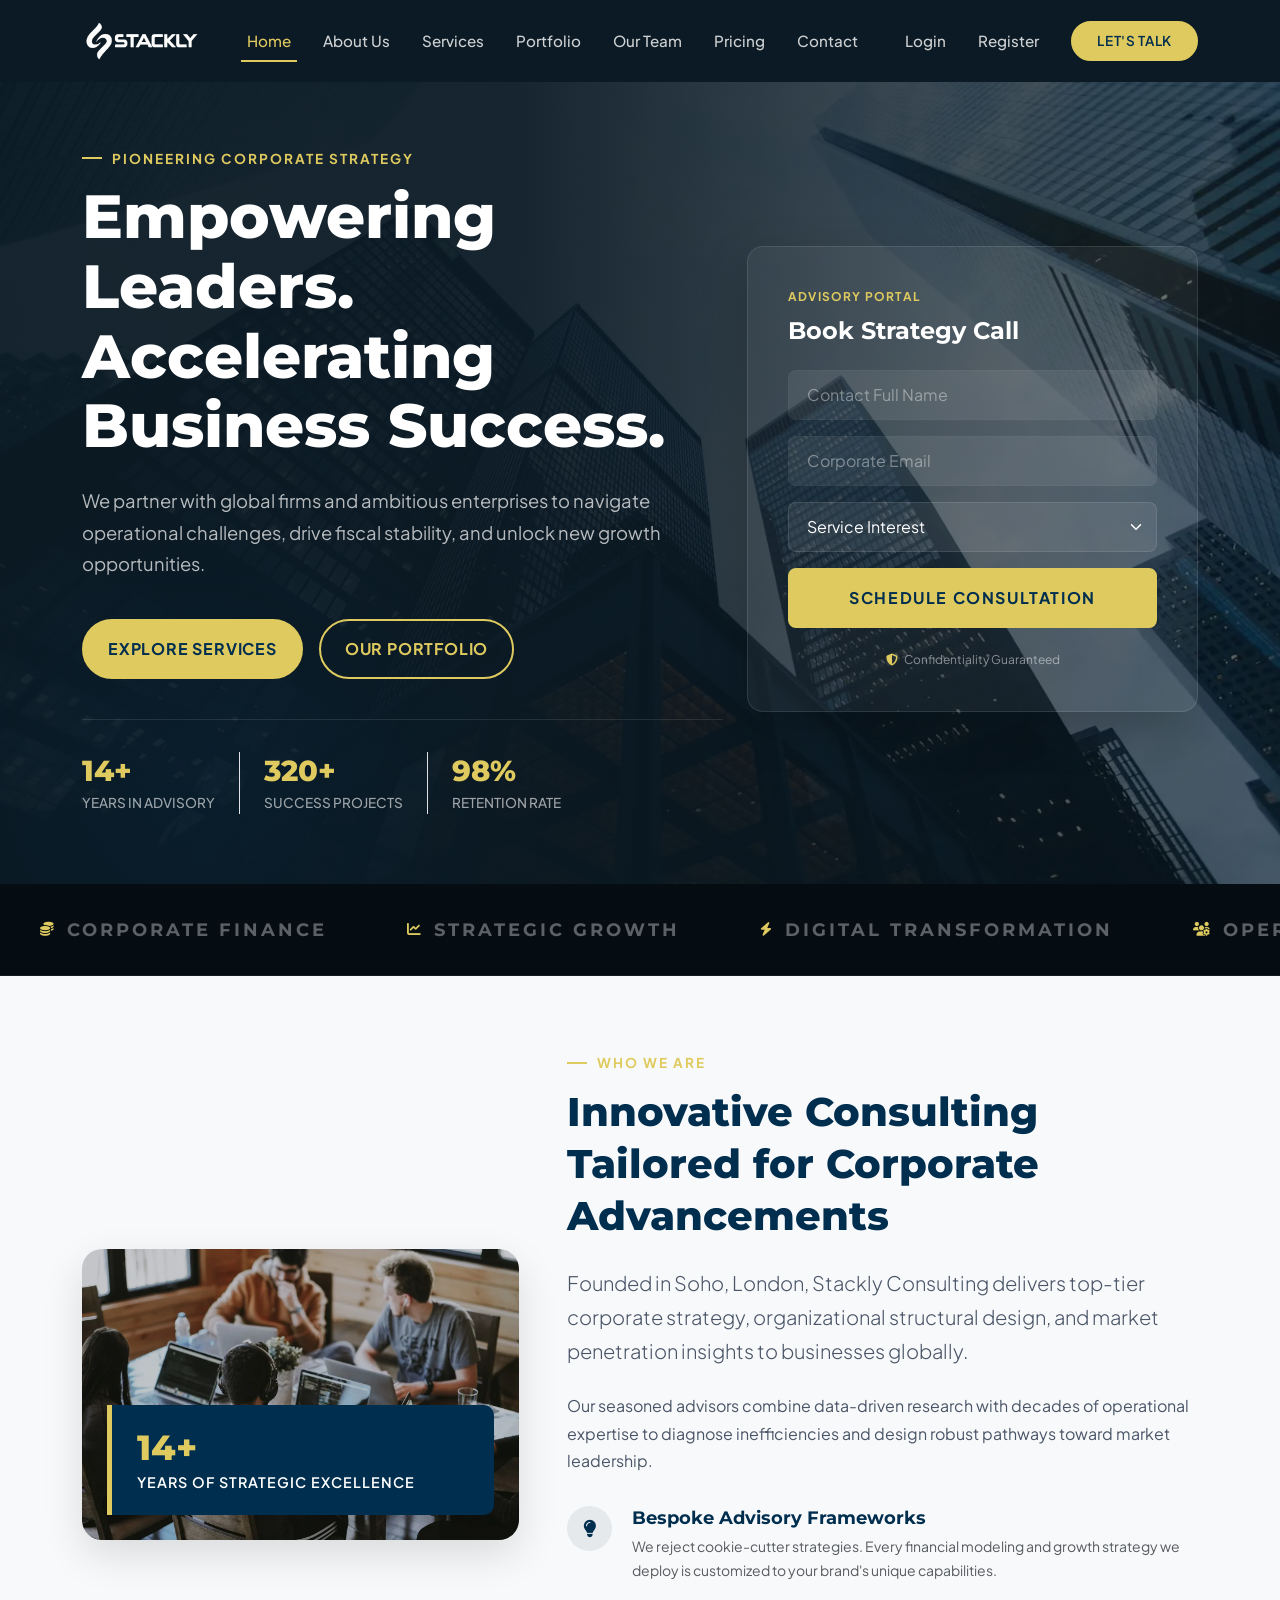
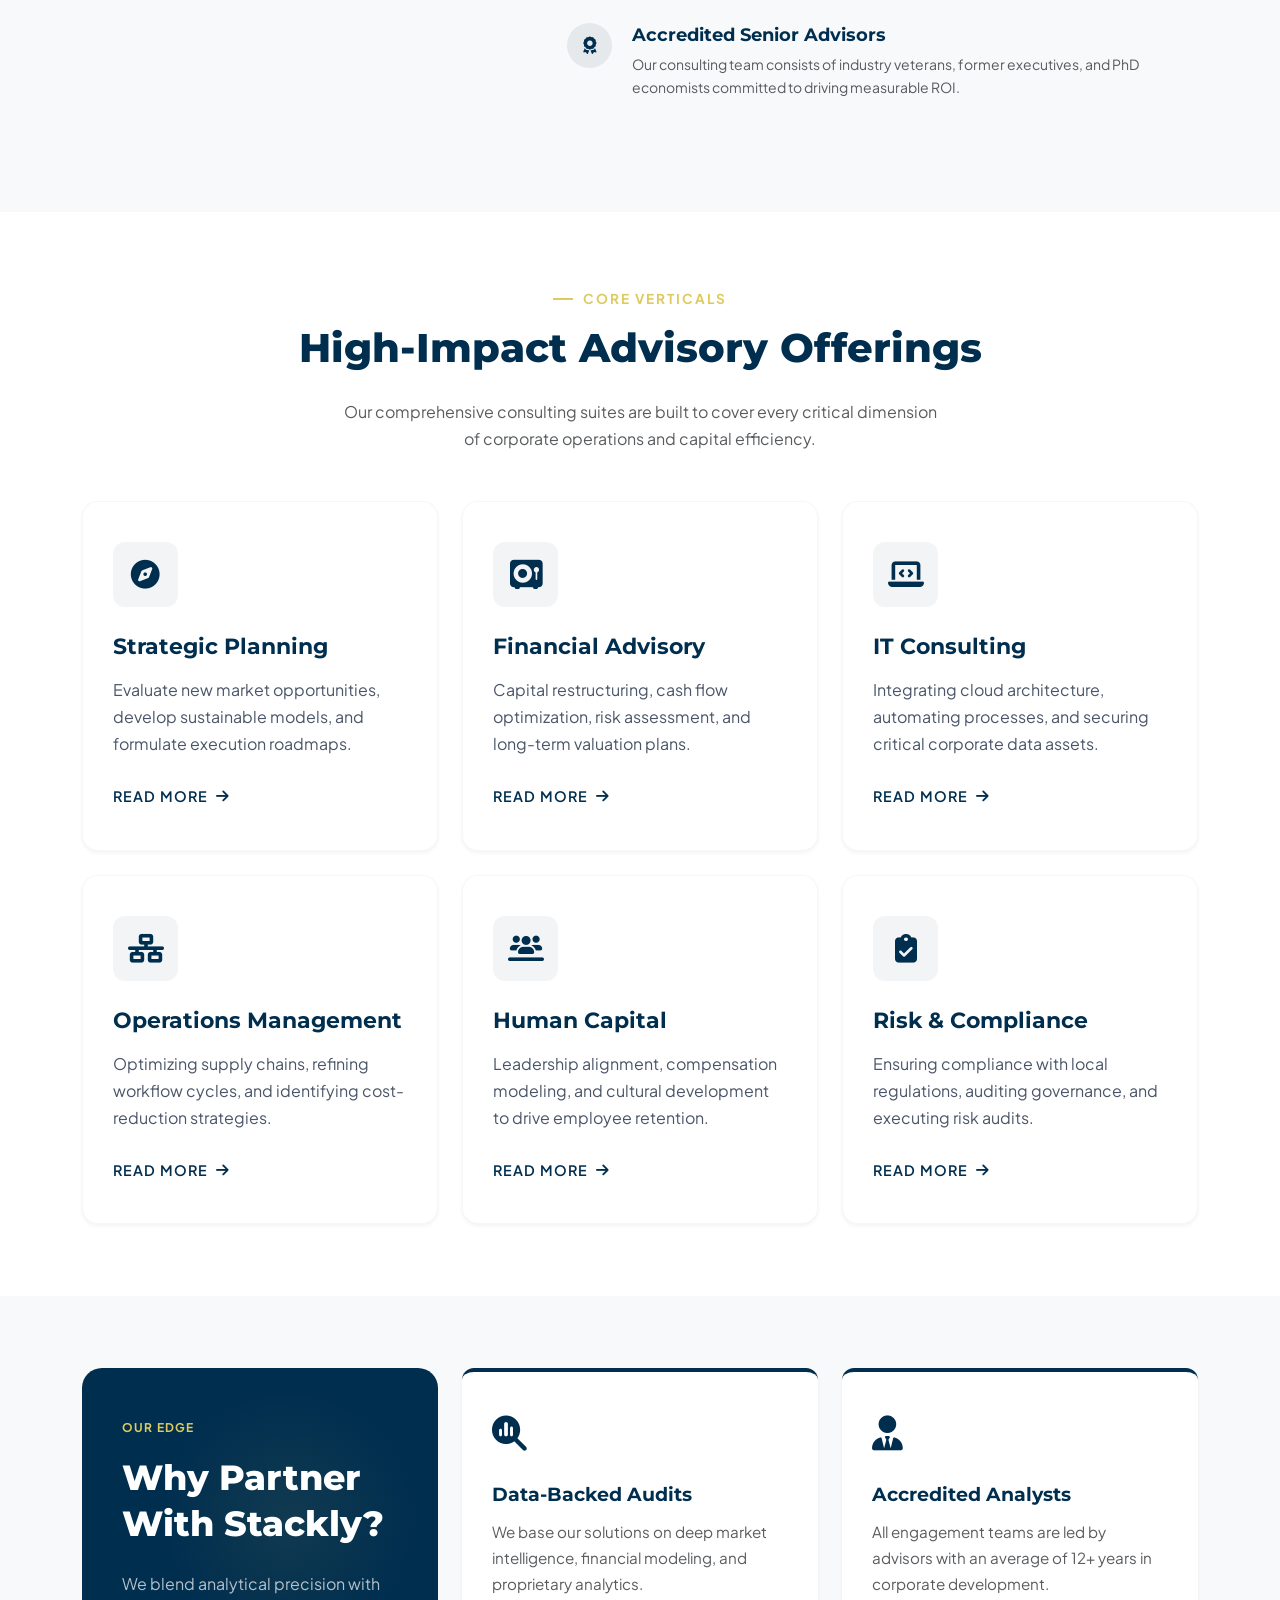
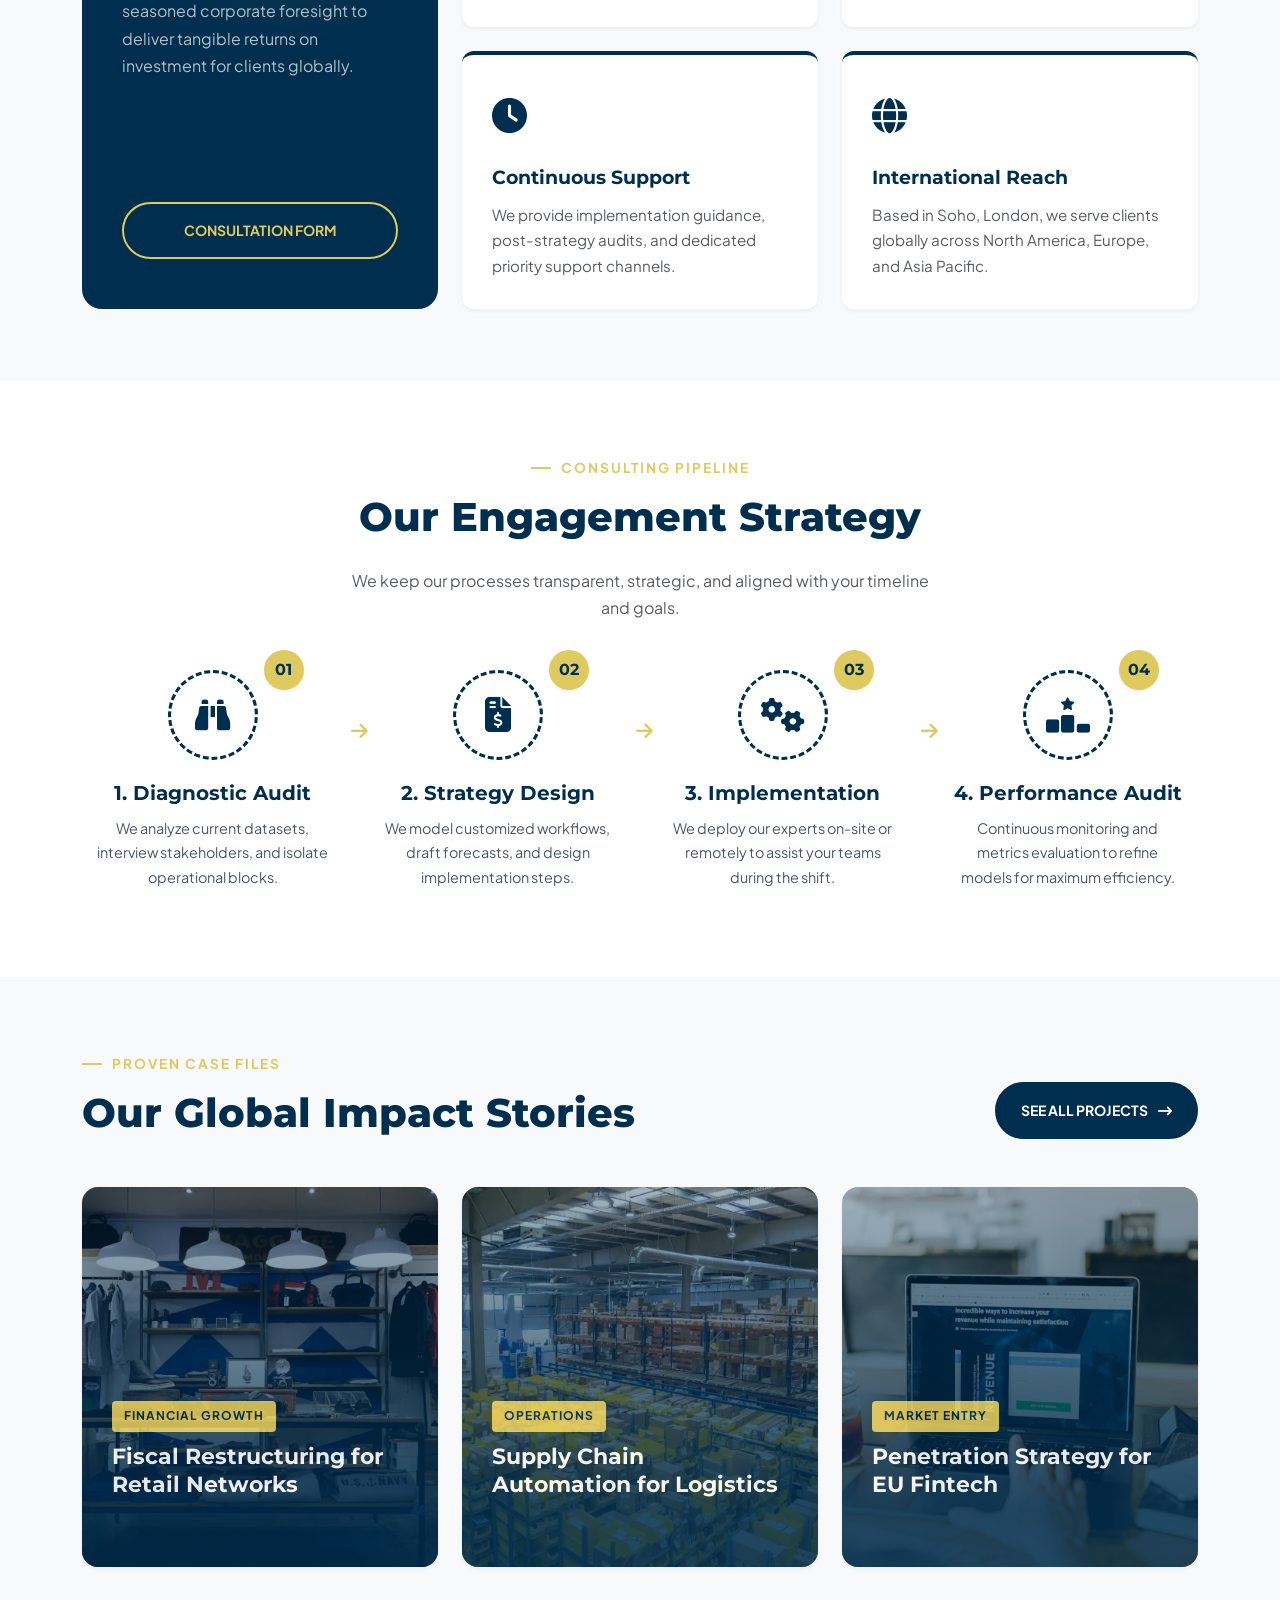
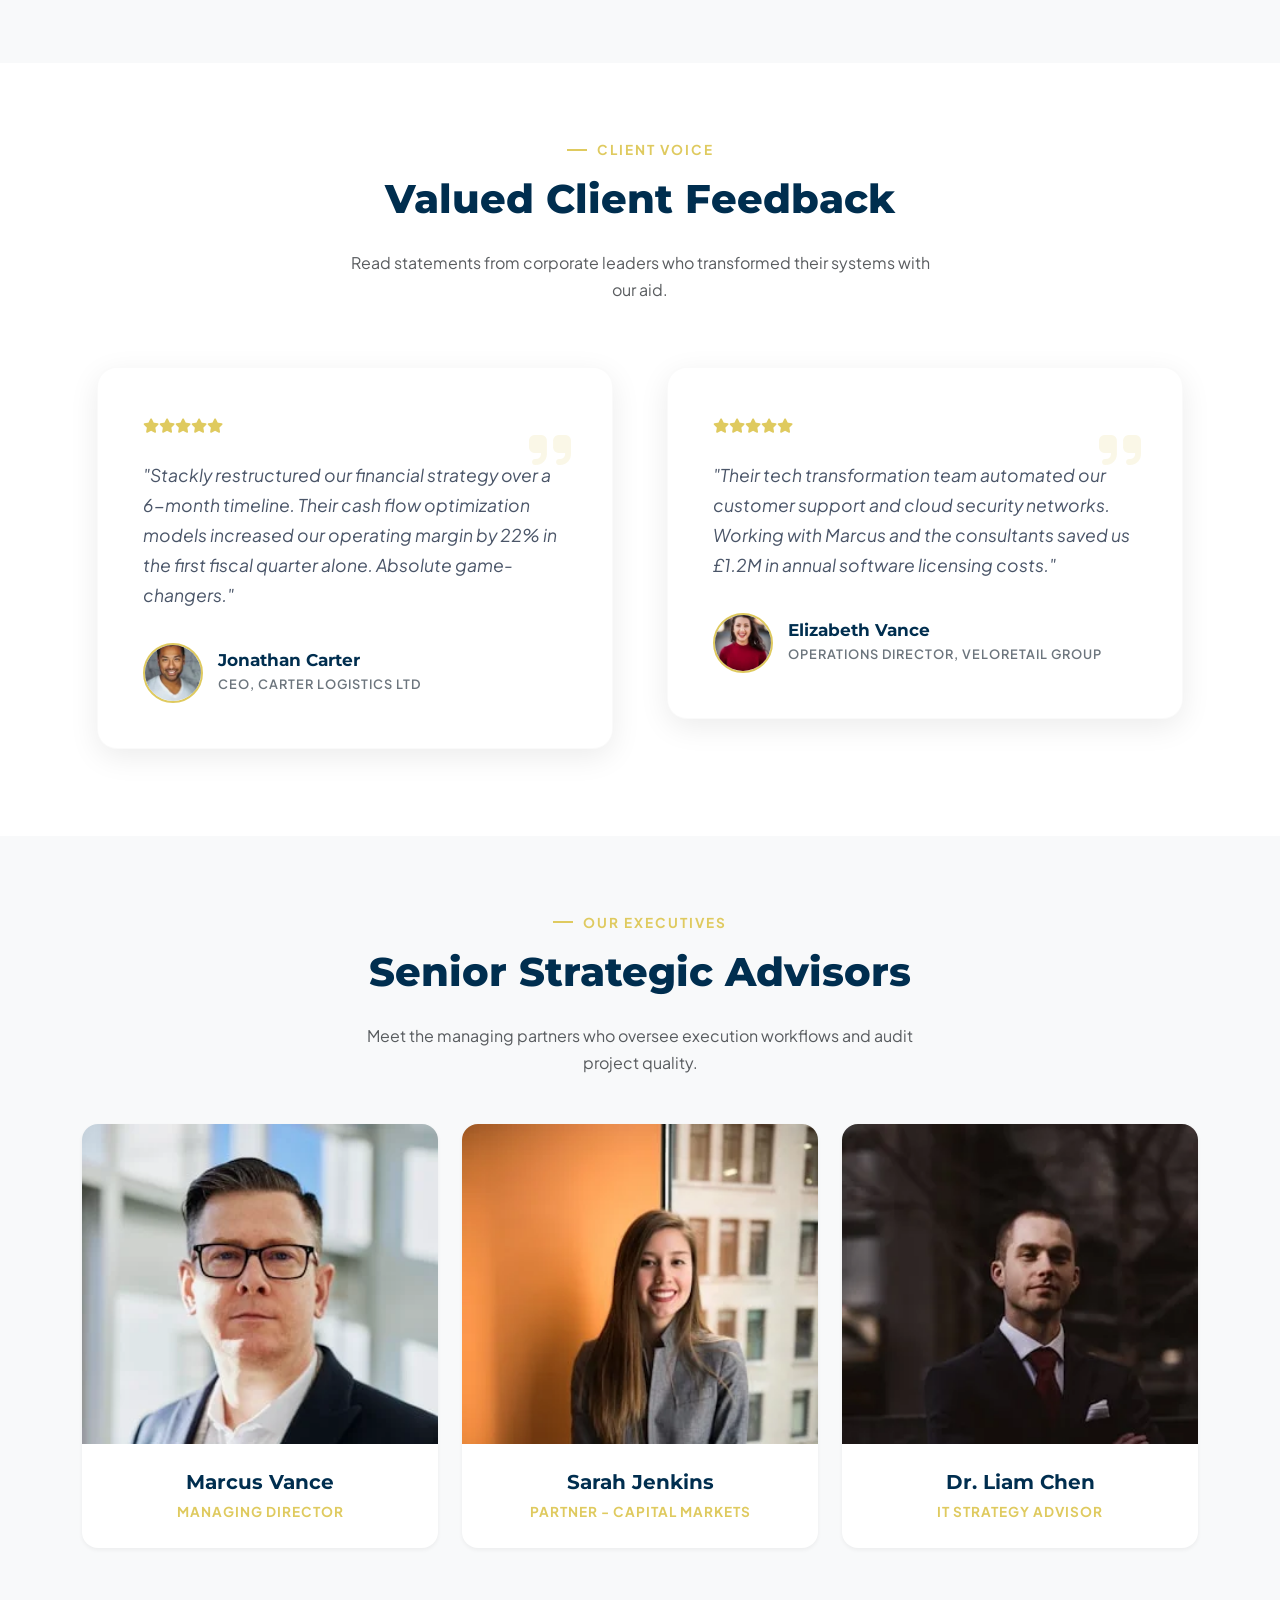
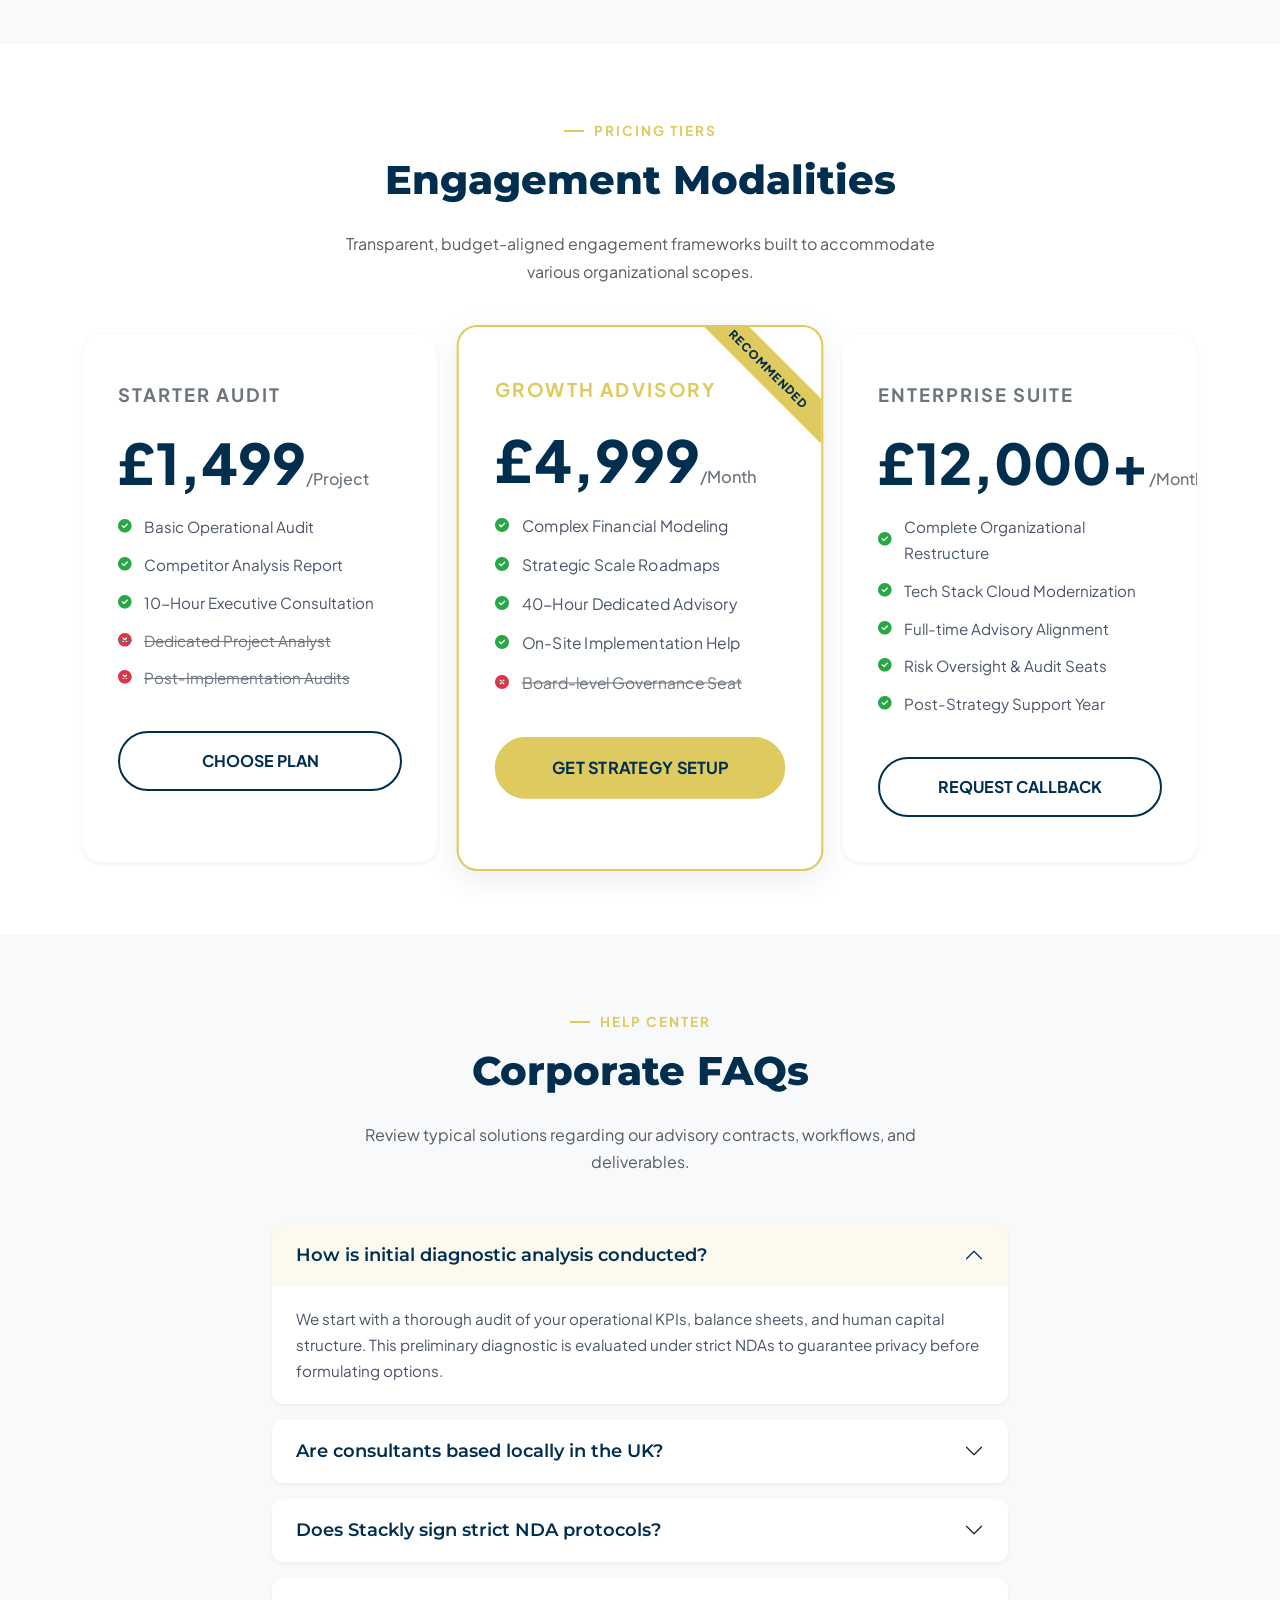
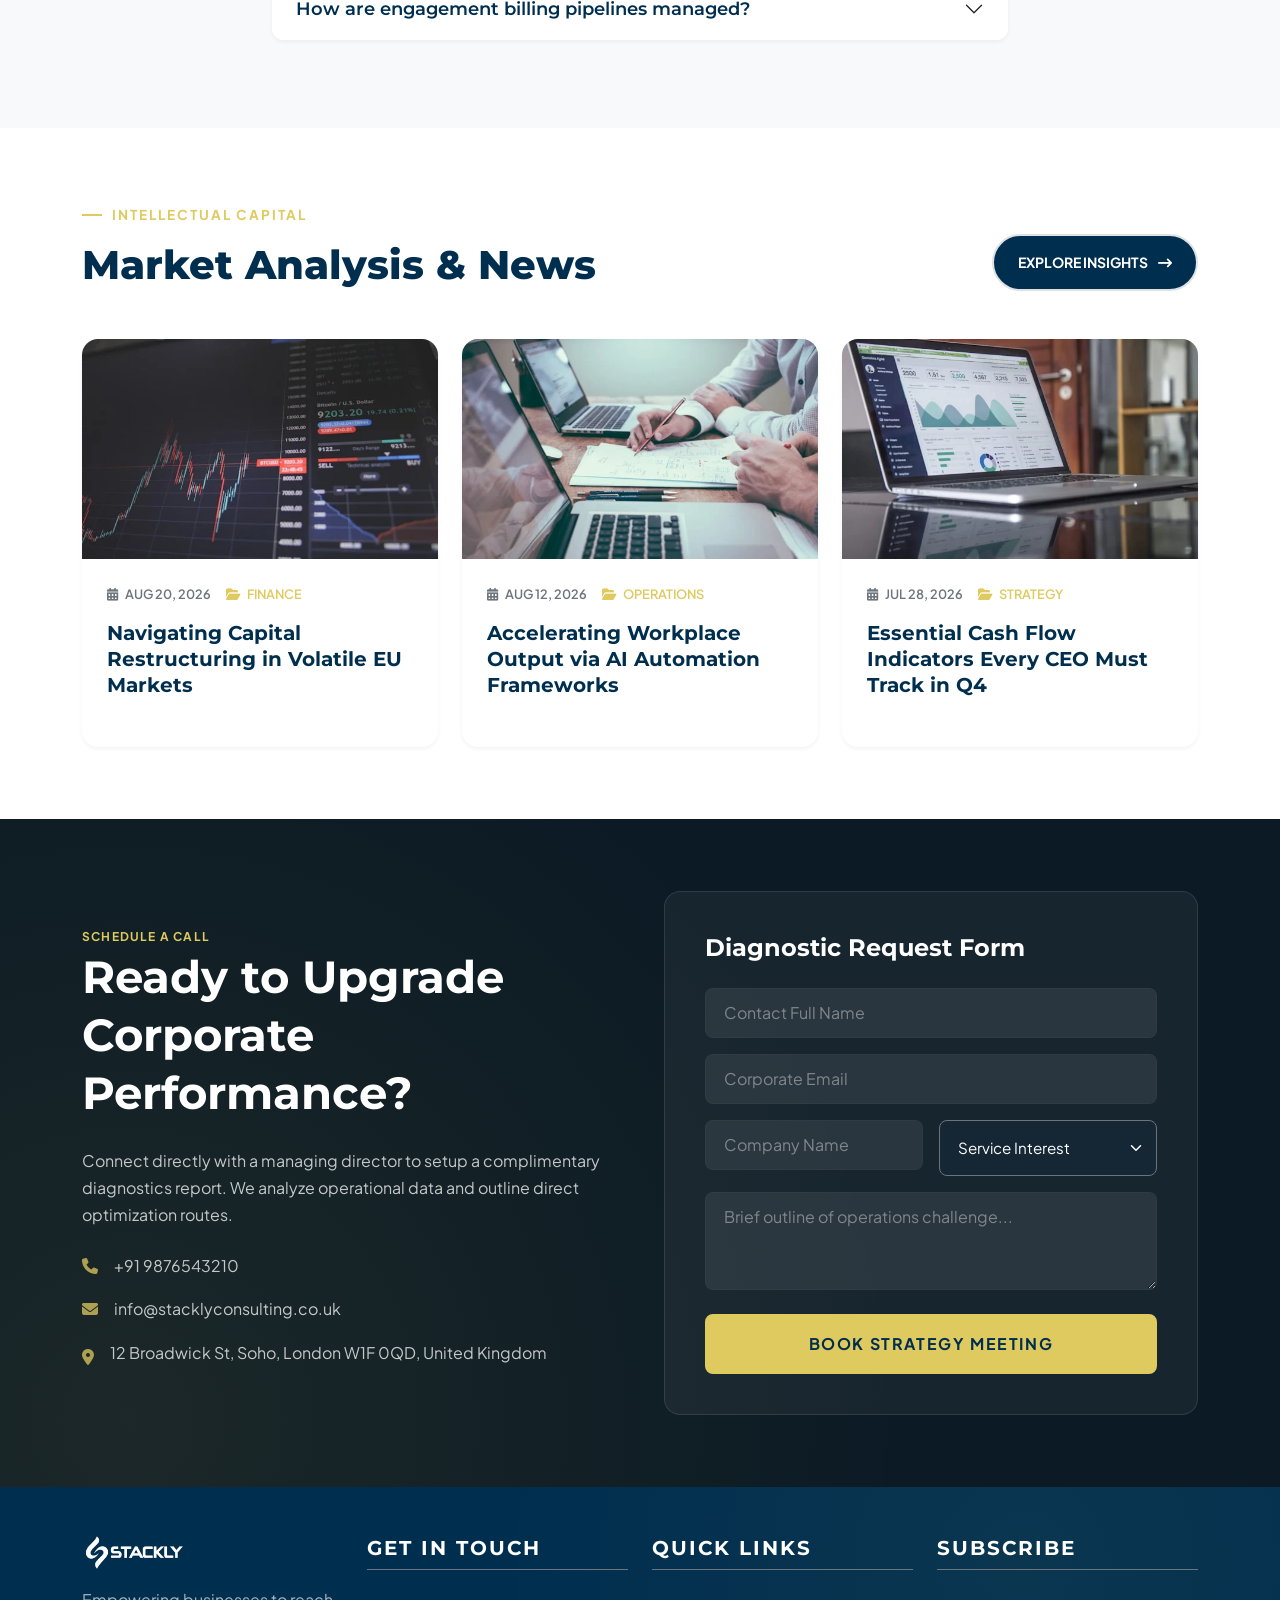
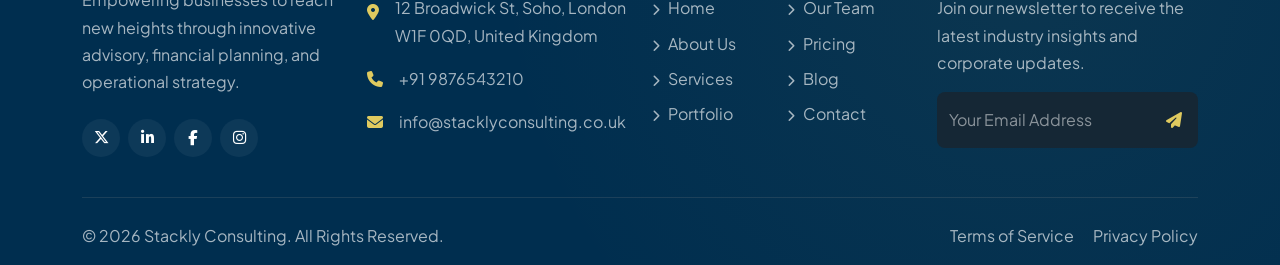
==== index.html @ e82423c2 "first commit" ====
<!doctype html>
<html lang="en">
  <head>
    <meta charset="UTF-8" />
    <meta name="viewport" content="width=device-width, initial-scale=1.0" />
    <title>Stackly Consulting | Premium Business Consulting Firm Portal</title>
    <!-- Favicon -->
    <link
      rel="shortcut icon"
      href="assets/images/logoStackly.webp"
      type="image/webp"
    />
    <!-- Bootstrap 5.3 CSS -->
    <link
      href="https://cdn.jsdelivr.net/npm/bootstrap@5.3.0/dist/css/bootstrap.min.css"
      rel="stylesheet"
    />
    <!-- FontAwesome 6.6.0 (for icons, including x-twitter) -->
    <link
      href="https://cdnjs.cloudflare.com/ajax/libs/font-awesome/6.6.0/css/all.min.css"
      rel="stylesheet"
    />
    <!-- Main Style CSS -->
    <link href="assets/css/styles.css" rel="stylesheet" />
  </head>
  <body>
    <!-- 1. HEADER SECTION (Navbar) -->
    <div id="header-placeholder"></div>

    <!-- 2. HERO SECTION -->
    <section
      class="hero-banner-home"
      style="
        background-image: url(&quot;./assets/images/home/home-banner-hero-image.webp&quot;);
      "
    >
      <div class="hero-circle-1"></div>
      <div class="hero-circle-2"></div>
      <div class="container position-relative">
        <div class="row align-items-center gy-5 gy-lg-0">
          <div class="col-lg-7">
            <span class="section-subtitle">Pioneering Corporate Strategy</span>
            <h1 class="hero-title text-white">
              Empowering Leaders.<br />Accelerating Business Success.
            </h1>
            <p class="hero-subtitle">
              We partner with global firms and ambitious enterprises to navigate
              operational challenges, drive fiscal stability, and unlock new
              growth opportunities.
            </p>
            <div class="d-flex flex-wrap gap-3">
              <a
                href="#"
                class="btn btn-gold px-4 py-3 rounded-pill fw-bold text-uppercase tracking-wide"
                >Explore Services</a
              >
              <a
                href="#"
                class="btn btn-outline-gold px-4 py-3 rounded-pill fw-bold text-uppercase tracking-wide"
                >Our Portfolio</a
              >
            </div>
            <div class="trust-badge-list">
              <div class="badge-item">
                <h4>14+</h4>
                <p>Years in Advisory</p>
              </div>
              <div class="badge-item border-start ps-4">
                <h4>320+</h4>
                <p>Success Projects</p>
              </div>
              <div class="badge-item border-start ps-4">
                <h4>98%</h4>
                <p>Retention Rate</p>
              </div>
            </div>
          </div>
          <div class="col-lg-5">
            <div class="cta-form shadow-lg">
              <span
                class="text-gold fw-bold text-uppercase tracking-wider fs-xs mb-2 d-block"
                >Advisory Portal</span
              >
              <h4>Book Strategy Call</h4>
              <form action="#" method="POST">
                <div class="mb-3">
                  <input
                    type="text"
                    class="form-control rounded-3"
                    placeholder="Contact Full Name"
                    required
                  />
                </div>
                <div class="mb-3">
                  <input
                    type="email"
                    class="form-control rounded-3"
                    placeholder="Corporate Email"
                    required
                  />
                </div>
                <div class="mb-3">
                  <select class="form-select rounded-3" required>
                    <option value="" disabled selected>Service Interest</option>
                    <option>Strategic Planning</option>
                    <option>Financial Advisory</option>
                    <option>IT & Digital Services</option>
                    <option>Operations Management</option>
                  </select>
                </div>
                <button
                  type="submit"
                  class="btn btn-gold w-100 rounded-3 py-3 fw-bold text-uppercase tracking-wider"
                >
                  Schedule Consultation
                </button>
              </form>
              <div class="text-center mt-3">
                <small class="text-white-50" style="font-size: 0.75rem">
                  <i class="fa-solid fa-shield-halved me-1 text-gold"></i>
                  Confidentiality Guaranteed
                </small>
              </div>
            </div>
          </div>
        </div>
      </div>
    </section>

    <!-- 3. BRAND TRUST LOGO SLIDER (Ticker) -->
    <section class="trust-ticker">
      <div class="container-fluid px-0">
        <div class="ticker-wrap">
          <div class="ticker-content">
            <div class="ticker-item">
              <i class="fa-solid fa-coins"></i> Corporate Finance
            </div>
            <div class="ticker-item">
              <i class="fa-solid fa-chart-line"></i> Strategic Growth
            </div>
            <div class="ticker-item">
              <i class="fa-solid fa-bolt"></i> Digital Transformation
            </div>
            <div class="ticker-item">
              <i class="fa-solid fa-users-gear"></i> Operational Efficiency
            </div>
            <div class="ticker-item">
              <i class="fa-solid fa-shield-halved"></i> Risk & Compliance
            </div>
            <div class="ticker-item">
              <i class="fa-solid fa-handshake"></i> HR Optimization
            </div>
            <!-- Cloned Items for seamless animation loop -->
            <div class="ticker-item">
              <i class="fa-solid fa-coins"></i> Corporate Finance
            </div>
            <div class="ticker-item">
              <i class="fa-solid fa-chart-line"></i> Strategic Growth
            </div>
            <div class="ticker-item">
              <i class="fa-solid fa-bolt"></i> Digital Transformation
            </div>
            <div class="ticker-item">
              <i class="fa-solid fa-users-gear"></i> Operational Efficiency
            </div>
            <div class="ticker-item">
              <i class="fa-solid fa-shield-halved"></i> Risk & Compliance
            </div>
            <div class="ticker-item">
              <i class="fa-solid fa-handshake"></i> HR Optimization
            </div>
          </div>
        </div>
      </div>
    </section>

    <!-- 4. WHO WE ARE (About Us Section) -->
    <section class="py-5 bg-light-custom">
      <div class="container py-4">
        <div class="row align-items-center g-5">
          <div class="col-lg-5">
            <div class="experience-counter-box position-relative">
              <img
                src="./assets/images/home/home-who-we-are-image.webp"
                alt="Consulting Boardroom Meeting"
                class="img-fluid rounded-4"
              />
              <div class="counter-overlay">
                <h3><span class="counter-value" data-target="14">0</span>+</h3>
                <p>Years of Strategic Excellence</p>
              </div>
            </div>
          </div>
          <div class="col-lg-7">
            <span class="section-subtitle">Who We Are</span>
            <h2 class="section-title text-dark-blue">
              Innovative Consulting Tailored for Corporate Advancements
            </h2>
            <p class="lead mb-4">
              Founded in Soho, London, Stackly Consulting delivers top-tier
              corporate strategy, organizational structural design, and market
              penetration insights to businesses globally.
            </p>
            <p class="mb-4">
              Our seasoned advisors combine data-driven research with decades of
              operational expertise to diagnose inefficiencies and design robust
              pathways toward market leadership.
            </p>
            <div class="about-features-list">
              <div class="about-feature-item">
                <div class="icon"><i class="fa-solid fa-lightbulb"></i></div>
                <div>
                  <h5>Bespoke Advisory Frameworks</h5>
                  <p class="text-muted fs-sm">
                    We reject cookie-cutter strategies. Every financial modeling
                    and growth strategy we deploy is customized to your brand's
                    unique capabilities.
                  </p>
                </div>
              </div>
              <div class="about-feature-item">
                <div class="icon"><i class="fa-solid fa-award"></i></div>
                <div>
                  <h5>Accredited Senior Advisors</h5>
                  <p class="text-muted fs-sm">
                    Our consulting team consists of industry veterans, former
                    executives, and PhD economists committed to driving
                    measurable ROI.
                  </p>
                </div>
              </div>
            </div>
          </div>
        </div>
      </div>
    </section>

    <!-- 5. CORE SERVICES SHOWCASE -->
    <section class="py-5 bg-white">
      <div class="container py-4">
        <div class="text-center mb-5">
          <span class="section-subtitle justify-content-center"
            >Core Verticals</span
          >
          <h2 class="section-title text-dark-blue">
            High-Impact Advisory Offerings
          </h2>
          <p class="mx-auto text-muted" style="max-width: 600px">
            Our comprehensive consulting suites are built to cover every
            critical dimension of corporate operations and capital efficiency.
          </p>
        </div>
        <div class="row g-4">
          <div class="col-md-4">
            <div class="service-card">
              <div class="icon-box"><i class="fa-solid fa-compass"></i></div>
              <h3 class="title">Strategic Planning</h3>
              <p>
                Evaluate new market opportunities, develop sustainable models,
                and formulate execution roadmaps.
              </p>
              <a href="#" class="read-more"
                >Read More <i class="fa-solid fa-arrow-right"></i
              ></a>
            </div>
          </div>
          <div class="col-md-4">
            <div class="service-card">
              <div class="icon-box"><i class="fa-solid fa-vault"></i></div>
              <h3 class="title">Financial Advisory</h3>
              <p>
                Capital restructuring, cash flow optimization, risk assessment,
                and long-term valuation plans.
              </p>
              <a href="#" class="read-more"
                >Read More <i class="fa-solid fa-arrow-right"></i
              ></a>
            </div>
          </div>
          <div class="col-md-4">
            <div class="service-card">
              <div class="icon-box">
                <i class="fa-solid fa-laptop-code"></i>
              </div>
              <h3 class="title">IT Consulting</h3>
              <p>
                Integrating cloud architecture, automating processes, and
                securing critical corporate data assets.
              </p>
              <a href="#" class="read-more"
                >Read More <i class="fa-solid fa-arrow-right"></i
              ></a>
            </div>
          </div>
          <div class="col-md-4">
            <div class="service-card">
              <div class="icon-box">
                <i class="fa-solid fa-network-wired"></i>
              </div>
              <h3 class="title">Operations Management</h3>
              <p>
                Optimizing supply chains, refining workflow cycles, and
                identifying cost-reduction strategies.
              </p>
              <a href="#" class="read-more"
                >Read More <i class="fa-solid fa-arrow-right"></i
              ></a>
            </div>
          </div>
          <div class="col-md-4">
            <div class="service-card">
              <div class="icon-box"><i class="fa-solid fa-users-line"></i></div>
              <h3 class="title">Human Capital</h3>
              <p>
                Leadership alignment, compensation modeling, and cultural
                development to drive employee retention.
              </p>
              <a href="#" class="read-more"
                >Read More <i class="fa-solid fa-arrow-right"></i
              ></a>
            </div>
          </div>
          <div class="col-md-4">
            <div class="service-card">
              <div class="icon-box">
                <i class="fa-solid fa-clipboard-check"></i>
              </div>
              <h3 class="title">Risk & Compliance</h3>
              <p>
                Ensuring compliance with local regulations, auditing governance,
                and executing risk audits.
              </p>
              <a href="#" class="read-more"
                >Read More <i class="fa-solid fa-arrow-right"></i
              ></a>
            </div>
          </div>
        </div>
      </div>
    </section>

    <!-- 6. WHY CHOOSE US -->
    <section class="py-5 bg-light-custom">
      <div class="container py-4">
        <div class="row align-items-stretch g-4">
          <div class="col-lg-4">
            <div
              class="choose-box-left h-100 d-flex flex-column justify-content-center"
            >
              <span
                class="text-gold fw-bold text-uppercase tracking-wider fs-xs mb-3"
                >Our Edge</span
              >
              <h3>Why Partner With Stackly?</h3>
              <p>
                We blend analytical precision with seasoned corporate foresight
                to deliver tangible returns on investment for clients globally.
              </p>
              <a
                href="#"
                class="btn btn-outline-gold mt-auto py-3 rounded-pill fw-bold text-uppercase fs-sm text-center"
                >Consultation Form</a
              >
            </div>
          </div>
          <div class="col-lg-8">
            <div class="row g-4 h-100">
              <div class="col-md-6">
                <div class="choose-card">
                  <div class="icon">
                    <i class="fa-solid fa-magnifying-glass-chart"></i>
                  </div>
                  <h5>Data-Backed Audits</h5>
                  <p class="text-muted">
                    We base our solutions on deep market intelligence, financial
                    modeling, and proprietary analytics.
                  </p>
                </div>
              </div>
              <div class="col-md-6">
                <div class="choose-card">
                  <div class="icon"><i class="fa-solid fa-user-tie"></i></div>
                  <h5>Accredited Analysts</h5>
                  <p class="text-muted">
                    All engagement teams are led by advisors with an average of
                    12+ years in corporate development.
                  </p>
                </div>
              </div>
              <div class="col-md-6">
                <div class="choose-card">
                  <div class="icon"><i class="fa-solid fa-clock"></i></div>
                  <h5>Continuous Support</h5>
                  <p class="text-muted">
                    We provide implementation guidance, post-strategy audits,
                    and dedicated priority support channels.
                  </p>
                </div>
              </div>
              <div class="col-md-6">
                <div class="choose-card">
                  <div class="icon"><i class="fa-solid fa-globe"></i></div>
                  <h5>International Reach</h5>
                  <p class="text-muted">
                    Based in Soho, London, we serve clients globally across
                    North America, Europe, and Asia Pacific.
                  </p>
                </div>
              </div>
            </div>
          </div>
        </div>
      </div>
    </section>

    <!-- 7. OUR ENGAGEMENT PROCESS -->
    <section class="py-5 bg-white">
      <div class="container py-4">
        <div class="text-center mb-5">
          <span class="section-subtitle justify-content-center"
            >Consulting Pipeline</span
          >
          <h2 class="section-title text-dark-blue">Our Engagement Strategy</h2>
          <p class="mx-auto text-muted" style="max-width: 600px">
            We keep our processes transparent, strategic, and aligned with your
            timeline and goals.
          </p>
        </div>
        <div class="row process-row">
          <div class="col-lg-3 col-sm-6">
            <div class="process-step">
              <span class="step-number">01</span>
              <div class="icon-wrapper">
                <i class="fa-solid fa-binoculars"></i>
              </div>
              <h5>1. Diagnostic Audit</h5>
              <p>
                We analyze current datasets, interview stakeholders, and isolate
                operational blocks.
              </p>
            </div>
          </div>
          <div class="col-lg-3 col-sm-6">
            <div class="process-step">
              <span class="step-number">02</span>
              <div class="icon-wrapper">
                <i class="fa-solid fa-file-invoice-dollar"></i>
              </div>
              <h5>2. Strategy Design</h5>
              <p>
                We model customized workflows, draft forecasts, and design
                implementation steps.
              </p>
            </div>
          </div>
          <div class="col-lg-3 col-sm-6">
            <div class="process-step">
              <span class="step-number">03</span>
              <div class="icon-wrapper"><i class="fa-solid fa-gears"></i></div>
              <h5>3. Implementation</h5>
              <p>
                We deploy our experts on-site or remotely to assist your teams
                during the shift.
              </p>
            </div>
          </div>
          <div class="col-lg-3 col-sm-6">
            <div class="process-step">
              <span class="step-number">04</span>
              <div class="icon-wrapper">
                <i class="fa-solid fa-ranking-star"></i>
              </div>
              <h5>4. Performance Audit</h5>
              <p>
                Continuous monitoring and metrics evaluation to refine models
                for maximum efficiency.
              </p>
            </div>
          </div>
        </div>
      </div>
    </section>

    <!-- 8. FEATURED CASE STUDIES (Portfolio) -->
    <section class="py-5 bg-light-custom">
      <div class="container py-4">
        <div
          class="d-flex flex-wrap justify-content-between align-items-end mb-5"
        >
          <div>
            <span class="section-subtitle">Proven Case Files</span>
            <h2 class="section-title text-dark-blue mb-0">
              Our Global Impact Stories
            </h2>
          </div>
          <a
            href="#"
            class="btn btn-primary-blue px-4 py-3 rounded-pill fw-bold text-uppercase fs-sm mt-3 mt-md-0"
            >See All Projects <i class="fa-solid fa-arrow-right-long ms-2"></i
          ></a>
        </div>
        <div class="row">
          <div class="col-lg-4 col-md-6">
            <div class="portfolio-card">
              <img
                src="./assets/images/home/home-portfolio-img-1.webp"
                alt="Retail consulting strategy storefront"
                class="portfolio-img"
              />
              <div class="portfolio-overlay">
                <span class="tag">Financial Growth</span>
                <h4>Fiscal Restructuring for Retail Networks</h4>
                <a href="#" class="view-case text-decoration-none"
                  >Read Full Case <i class="fa-solid fa-angle-right"></i
                ></a>
              </div>
            </div>
          </div>
          <div class="col-lg-4 col-md-6">
            <div class="portfolio-card">
              <img
                src="./assets/images/home/home-portfolio-img-2.webp"
                alt="Logistics warehouse automation technology"
                class="portfolio-img"
              />
              <div class="portfolio-overlay">
                <span class="tag">Operations</span>
                <h4>Supply Chain Automation for Logistics</h4>
                <a href="#" class="view-case text-decoration-none"
                  >Read Full Case <i class="fa-solid fa-angle-right"></i
                ></a>
              </div>
            </div>
          </div>
          <div class="col-lg-4 col-md-6 offset-md-3 offset-lg-0">
            <div class="portfolio-card">
              <img
                src="./assets/images/home/home-portfolio-img-3.webp"
                alt="Fintech strategic charts presentation"
                class="portfolio-img"
              />
              <div class="portfolio-overlay">
                <span class="tag">Market Entry</span>
                <h4>Penetration Strategy for EU Fintech</h4>
                <a href="#" class="view-case text-decoration-none"
                  >Read Full Case <i class="fa-solid fa-angle-right"></i
                ></a>
              </div>
            </div>
          </div>
        </div>
      </div>
    </section>

    <!-- 9. CLIENT TESTIMONIALS -->
    <section class="py-5 bg-white">
      <div class="container py-4">
        <div class="text-center mb-5">
          <span class="section-subtitle justify-content-center"
            >Client Voice</span
          >
          <h2 class="section-title text-dark-blue">Valued Client Feedback</h2>
          <p class="mx-auto text-muted" style="max-width: 600px">
            Read statements from corporate leaders who transformed their systems
            with our aid.
          </p>
        </div>
        <div class="row g-4">
          <div class="col-md-6">
            <div class="testimonial-card">
              <div class="quote-icon">
                <i class="fa-solid fa-quote-right"></i>
              </div>
              <div class="testimonial-rating">
                <i class="fa-solid fa-star"></i><i class="fa-solid fa-star"></i
                ><i class="fa-solid fa-star"></i><i class="fa-solid fa-star"></i
                ><i class="fa-solid fa-star"></i>
              </div>
              <p class="testimonial-text">
                "Stackly restructured our financial strategy over a 6-month
                timeline. Their cash flow optimization models increased our
                operating margin by 22% in the first fiscal quarter alone.
                Absolute game-changers."
              </p>
              <div class="testimonial-client">
                <img
                  src="./assets/images/home/home-testimonial-client-1.webp"
                  alt="Jonathan Carter CEO"
                />
                <div>
                  <h5>Jonathan Carter</h5>
                  <p>CEO, Carter Logistics Ltd</p>
                </div>
              </div>
            </div>
          </div>
          <div class="col-md-6">
            <div class="testimonial-card">
              <div class="quote-icon">
                <i class="fa-solid fa-quote-right"></i>
              </div>
              <div class="testimonial-rating">
                <i class="fa-solid fa-star"></i><i class="fa-solid fa-star"></i
                ><i class="fa-solid fa-star"></i><i class="fa-solid fa-star"></i
                ><i class="fa-solid fa-star"></i>
              </div>
              <p class="testimonial-text">
                "Their tech transformation team automated our customer support
                and cloud security networks. Working with Marcus and the
                consultants saved us £1.2M in annual software licensing costs."
              </p>
              <div class="testimonial-client">
                <img
                  src="./assets/images/home/home-testimonial-client-2.webp"
                  alt="Elizabeth Vance Director"
                />
                <div>
                  <h5>Elizabeth Vance</h5>
                  <p>Operations Director, VeloRetail Group</p>
                </div>
              </div>
            </div>
          </div>
        </div>
      </div>
    </section>

    <!-- 10. EXPERT ADVISORY TEAM -->
    <section class="py-5 bg-light-custom">
      <div class="container py-4">
        <div class="text-center mb-5">
          <span class="section-subtitle justify-content-center"
            >Our Executives</span
          >
          <h2 class="section-title text-dark-blue">
            Senior Strategic Advisors
          </h2>
          <p class="mx-auto text-muted" style="max-width: 600px">
            Meet the managing partners who oversee execution workflows and audit
            project quality.
          </p>
        </div>
        <div class="row g-4">
          <div class="col-lg-4 col-md-6">
            <div class="team-card">
              <div class="img-wrapper">
                <img
                  src="./assets/images/home/home-team-card-1.webp"
                  alt="Marcus Vance Lead Strategy Advisor"
                />
                <div class="team-socials">
                  <a href="#" target="_blank"
                    ><i class="fa-brands fa-x-twitter"></i
                  ></a>
                  <a href="#" target="_blank"
                    ><i class="fa-brands fa-linkedin-in"></i
                  ></a>
                </div>
              </div>
              <div class="info">
                <h4>Marcus Vance</h4>
                <p>Managing Director</p>
              </div>
            </div>
          </div>
          <div class="col-lg-4 col-md-6">
            <div class="team-card">
              <div class="img-wrapper">
                <img
                  src="./assets/images/home/home-team-card-2.webp"
                  alt="Sarah Jenkins Financial Advisory Director"
                />
                <div class="team-socials">
                  <a href="#" target="_blank"
                    ><i class="fa-brands fa-x-twitter"></i
                  ></a>
                  <a href="#" target="_blank"
                    ><i class="fa-brands fa-linkedin-in"></i
                  ></a>
                </div>
              </div>
              <div class="info">
                <h4>Sarah Jenkins</h4>
                <p>Partner - Capital Markets</p>
              </div>
            </div>
          </div>
          <div class="col-lg-4 col-md-6 offset-md-3 offset-lg-0">
            <div class="team-card">
              <div class="img-wrapper">
                <img
                  src="./assets/images/home/home-team-card-3.webp"
                  alt="Dr. Liam Chen IT Strategy Lead"
                />
                <div class="team-socials">
                  <a href="#" target="_blank"
                    ><i class="fa-brands fa-x-twitter"></i
                  ></a>
                  <a href="#" target="_blank"
                    ><i class="fa-brands fa-linkedin-in"></i
                  ></a>
                </div>
              </div>
              <div class="info">
                <h4>Dr. Liam Chen</h4>
                <p>IT Strategy Advisor</p>
              </div>
            </div>
          </div>
        </div>
      </div>
    </section>

    <!-- 11. CONSULTATION PRICING PLANS -->
    <section class="py-5 bg-white">
      <div class="container py-4">
        <div class="text-center mb-5">
          <span class="section-subtitle justify-content-center"
            >Pricing tiers</span
          >
          <h2 class="section-title text-dark-blue">Engagement Modalities</h2>
          <p class="mx-auto text-muted" style="max-width: 600px">
            Transparent, budget-aligned engagement frameworks built to
            accommodate various organizational scopes.
          </p>
        </div>
        <div class="row g-4 align-items-stretch">
          <!-- Plan 1 -->
          <div class="col-lg-4">
            <div class="pricing-card">
              <div class="plan-name">Starter Audit</div>
              <div class="price">£1,499<span>/Project</span></div>
              <ul class="list-unstyled features-list">
                <li class="included">
                  <i class="fa-solid fa-circle-check"></i> Basic Operational
                  Audit
                </li>
                <li class="included">
                  <i class="fa-solid fa-circle-check"></i> Competitor Analysis
                  Report
                </li>
                <li class="included">
                  <i class="fa-solid fa-circle-check"></i> 10-Hour Executive
                  Consultation
                </li>
                <li class="excluded">
                  <i class="fa-solid fa-circle-xmark"></i> Dedicated Project
                  Analyst
                </li>
                <li class="excluded">
                  <i class="fa-solid fa-circle-xmark"></i> Post-Implementation
                  Audits
                </li>
              </ul>
              <a
                href="#"
                class="btn btn-outline-blue w-100 rounded-pill py-3 fw-bold text-uppercase"
                >Choose Plan</a
              >
            </div>
          </div>
          <!-- Plan 2 -->
          <div class="col-lg-4">
            <div class="pricing-card featured">
              <div class="popular-badge">Recommended</div>
              <div class="plan-name">Growth Advisory</div>
              <div class="price">£4,999<span>/Month</span></div>
              <ul class="list-unstyled features-list">
                <li class="included">
                  <i class="fa-solid fa-circle-check"></i> Complex Financial
                  Modeling
                </li>
                <li class="included">
                  <i class="fa-solid fa-circle-check"></i> Strategic Scale
                  Roadmaps
                </li>
                <li class="included">
                  <i class="fa-solid fa-circle-check"></i> 40-Hour Dedicated
                  Advisory
                </li>
                <li class="included">
                  <i class="fa-solid fa-circle-check"></i> On-Site
                  Implementation Help
                </li>
                <li class="excluded">
                  <i class="fa-solid fa-circle-xmark"></i> Board-level
                  Governance Seat
                </li>
              </ul>
              <a
                href="#"
                class="btn btn-gold w-100 rounded-pill py-3 fw-bold text-uppercase"
                >Get Strategy Setup</a
              >
            </div>
          </div>
          <!-- Plan 3 -->
          <div class="col-lg-4">
            <div class="pricing-card">
              <div class="plan-name">Enterprise Suite</div>
              <div class="price">£12,000+<span>/Month</span></div>
              <ul class="list-unstyled features-list">
                <li class="included">
                  <i class="fa-solid fa-circle-check"></i> Complete
                  Organizational Restructure
                </li>
                <li class="included">
                  <i class="fa-solid fa-circle-check"></i> Tech Stack Cloud
                  Modernization
                </li>
                <li class="included">
                  <i class="fa-solid fa-circle-check"></i> Full-time Advisory
                  Alignment
                </li>
                <li class="included">
                  <i class="fa-solid fa-circle-check"></i> Risk Oversight &
                  Audit Seats
                </li>
                <li class="included">
                  <i class="fa-solid fa-circle-check"></i> Post-Strategy Support
                  Year
                </li>
              </ul>
              <a
                href="#"
                class="btn btn-outline-blue w-100 rounded-pill py-3 fw-bold text-uppercase"
                >Request Callback</a
              >
            </div>
          </div>
        </div>
      </div>
    </section>

    <!-- 12. FREQUENTLY ASKED QUESTIONS -->
    <section class="py-5 bg-light-custom">
      <div class="container py-4">
        <div class="text-center mb-5">
          <span class="section-subtitle justify-content-center"
            >Help Center</span
          >
          <h2 class="section-title text-dark-blue">Corporate FAQs</h2>
          <p class="mx-auto text-muted" style="max-width: 600px">
            Review typical solutions regarding our advisory contracts,
            workflows, and deliverables.
          </p>
        </div>
        <div class="row">
          <div class="col-lg-8 mx-auto">
            <div class="accordion faq-accordion" id="faqAccordion">
              <div class="accordion-item">
                <h2 class="accordion-header" id="faqHeadingOne">
                  <button
                    class="accordion-button"
                    type="button"
                    data-bs-toggle="collapse"
                    data-bs-target="#faqCollapseOne"
                    aria-expanded="true"
                    aria-controls="faqCollapseOne"
                  >
                    How is initial diagnostic analysis conducted?
                  </button>
                </h2>
                <div
                  id="faqCollapseOne"
                  class="accordion-collapse collapse show"
                  aria-labelledby="faqHeadingOne"
                  data-bs-parent="#faqAccordion"
                >
                  <div class="accordion-body">
                    We start with a thorough audit of your operational KPIs,
                    balance sheets, and human capital structure. This
                    preliminary diagnostic is evaluated under strict NDAs to
                    guarantee privacy before formulating options.
                  </div>
                </div>
              </div>
              <div class="accordion-item">
                <h2 class="accordion-header" id="faqHeadingTwo">
                  <button
                    class="accordion-button collapsed"
                    type="button"
                    data-bs-toggle="collapse"
                    data-bs-target="#faqCollapseTwo"
                    aria-expanded="false"
                    aria-controls="faqCollapseTwo"
                  >
                    Are consultants based locally in the UK?
                  </button>
                </h2>
                <div
                  id="faqCollapseTwo"
                  class="accordion-collapse collapse"
                  aria-labelledby="faqHeadingTwo"
                  data-bs-parent="#faqAccordion"
                >
                  <div class="accordion-body">
                    Yes, our primary corporate headquarters is at 12 Broadwick
                    St, Soho, London. Our key managing partners live and work
                    within metropolitan areas, though we serve international
                    locations through fly-in advisory frameworks.
                  </div>
                </div>
              </div>
              <div class="accordion-item">
                <h2 class="accordion-header" id="faqHeadingThree">
                  <button
                    class="accordion-button collapsed"
                    type="button"
                    data-bs-toggle="collapse"
                    data-bs-target="#faqCollapseThree"
                    aria-expanded="false"
                    aria-controls="faqCollapseThree"
                  >
                    Does Stackly sign strict NDA protocols?
                  </button>
                </h2>
                <div
                  id="faqCollapseThree"
                  class="accordion-collapse collapse"
                  aria-labelledby="faqHeadingThree"
                  data-bs-parent="#faqAccordion"
                >
                  <div class="accordion-body">
                    Confidentiality is our primary priority. Before accepting
                    database reads, ledger files, or structure reports, we
                    execute legal non-disclosure agreements verified under UK
                    corporate laws.
                  </div>
                </div>
              </div>
              <div class="accordion-item">
                <h2 class="accordion-header" id="faqHeadingFour">
                  <button
                    class="accordion-button collapsed"
                    type="button"
                    data-bs-toggle="collapse"
                    data-bs-target="#faqCollapseFour"
                    aria-expanded="false"
                    aria-controls="faqCollapseFour"
                  >
                    How are engagement billing pipelines managed?
                  </button>
                </h2>
                <div
                  id="faqCollapseFour"
                  class="accordion-collapse collapse"
                  aria-labelledby="faqHeadingFour"
                  data-bs-parent="#faqAccordion"
                >
                  <div class="accordion-body">
                    Engagement billing varies between fixed project pricing for
                    diagnostics (like our Starter Audit) and recurring monthly
                    advisory contracts for growth acceleration. Customized
                    projects are scoped via direct quotes.
                  </div>
                </div>
              </div>
            </div>
          </div>
        </div>
      </div>
    </section>

    <!-- 13. LATEST INSIGHTS & NEWS (Blog) -->
    <section class="py-5 bg-white">
      <div class="container py-4">
        <div
          class="d-flex flex-wrap justify-content-between align-items-end mb-5"
        >
          <div>
            <span class="section-subtitle">Intellectual Capital</span>
            <h2 class="section-title text-dark-blue mb-0">
              Market Analysis & News
            </h2>
          </div>
          <a
            href="#"
            class="btn btn-primary-blue px-4 py-3 rounded-pill fw-bold text-uppercase fs-sm mt-3 mt-md-0 border border-2"
            >Explore Insights <i class="fa-solid fa-arrow-right-long ms-2"></i
          ></a>
        </div>
        <div class="row g-4">
          <div class="col-lg-4 col-md-6">
            <div class="blog-card">
              <div class="img-wrapper">
                <img
                  src="./assets/images/home/home-blog-image-1.webp"
                  alt="Financial analytics exchange trade chart"
                />
              </div>
              <div class="meta">
                <span
                  ><i class="fa-solid fa-calendar-days"></i> Aug 20, 2026</span
                >
                <a href="#"><i class="fa-solid fa-folder-open"></i> Finance</a>
              </div>
              <h4 class="title">
                <a href="#" class="text-dark-blue"
                  >Navigating Capital Restructuring in Volatile EU Markets</a
                >
              </h4>
            </div>
          </div>
          <div class="col-lg-4 col-md-6">
            <div class="blog-card">
              <div class="img-wrapper">
                <img
                  src="./assets/images/home/home-blog-image-2.webp"
                  alt="Executive planning office table setup"
                />
              </div>
              <div class="meta">
                <span
                  ><i class="fa-solid fa-calendar-days"></i> Aug 12, 2026</span
                >
                <a href="#"
                  ><i class="fa-solid fa-folder-open"></i> Operations</a
                >
              </div>
              <h4 class="title">
                <a href="#" class="text-dark-blue"
                  >Accelerating Workplace Output via AI Automation Frameworks</a
                >
              </h4>
            </div>
          </div>
          <div class="col-lg-4 col-md-6 offset-md-3 offset-lg-0">
            <div class="blog-card">
              <div class="img-wrapper">
                <img
                  src="./assets/images/home/home-blog-image-3.webp"
                  alt="Website traffic analytical growth graph"
                />
              </div>
              <div class="meta">
                <span
                  ><i class="fa-solid fa-calendar-days"></i> Jul 28, 2026</span
                >
                <a href="#"><i class="fa-solid fa-folder-open"></i> Strategy</a>
              </div>
              <h4 class="title">
                <a href="#" class="text-dark-blue"
                  >Essential Cash Flow Indicators Every CEO Must Track in Q4</a
                >
              </h4>
            </div>
          </div>
        </div>
      </div>
    </section>

    <!-- 14. CTA & STRATEGY BOOKING FORM -->
    <section class="home-cta-section text-white py-5">
      <div class="container py-4">
        <div class="row align-items-center g-5">
          <div class="col-lg-6">
            <span
              class="text-gold fw-bold text-uppercase tracking-wider fs-xs mb-3"
              >Schedule A Call</span
            >
            <h2
              class="text-white fw-bold mb-4"
              style="
                font-size: 2.8rem;
                font-family: &quot;Montserrat&quot;, sans-serif;
              "
            >
              Ready to Upgrade Corporate Performance?
            </h2>
            <p class="text-light-muted mb-4 opacity-75">
              Connect directly with a managing director to setup a complimentary
              diagnostics report. We analyze operational data and outline direct
              optimization routes.
            </p>
            <ul class="list-unstyled contact-info opacity-75">
              <li class="mb-3 d-flex align-items-center">
                <span class="text-gold me-3"
                  ><i class="fa-solid fa-phone"></i
                ></span>
                +91 9876543210
              </li>
              <li class="mb-3 d-flex align-items-center">
                <span class="text-gold me-3"
                  ><i class="fa-solid fa-envelope"></i
                ></span>
                info@stacklyconsulting.co.uk
              </li>
              <li class="d-flex align-items-start">
                <span class="text-gold me-3 mt-1"
                  ><i class="fa-solid fa-location-dot"></i
                ></span>
                12 Broadwick St, Soho, London W1F 0QD, United Kingdom
              </li>
            </ul>
          </div>
          <div class="col-lg-6">
            <div class="cta-form">
              <h4>Diagnostic Request Form</h4>
              <form action="#" method="POST">
                <div class="mb-3">
                  <input
                    type="text"
                    class="form-control rounded-3"
                    placeholder="Contact Full Name"
                    required
                  />
                </div>
                <div class="mb-3">
                  <input
                    type="email"
                    class="form-control rounded-3"
                    placeholder="Corporate Email"
                    required
                  />
                </div>
                <div class="row g-3 mb-3">
                  <div class="col-md-6">
                    <input
                      type="text"
                      class="form-control rounded-3"
                      placeholder="Company Name"
                      required
                    />
                  </div>
                  <div class="col-md-6">
                    <select
                      class="form-select bg-dark-input text-white border-secondary rounded-3 py-3"
                      style="font-size: 0.95rem"
                      required
                    >
                      <option value="" disabled selected>
                        Service Interest
                      </option>
                      <option>Strategic Planning</option>
                      <option>Financial Advisory</option>
                      <option>IT & Digital Services</option>
                      <option>Operations Management</option>
                    </select>
                  </div>
                </div>
                <div class="mb-4">
                  <textarea
                    rows="3"
                    class="form-control rounded-3"
                    placeholder="Brief outline of operations challenge..."
                    required
                  ></textarea>
                </div>
                <button
                  type="submit"
                  class="btn btn-gold w-100 rounded-3 py-3 fw-bold text-uppercase tracking-wider"
                >
                  Book Strategy Meeting
                </button>
              </form>
            </div>
          </div>
        </div>
      </div>
    </section>

    <div id="footer-placeholder"></div>

    <!-- Bootstrap 5.3 Bundle JS (includes Popper) -->
    <script src="https://cdn.jsdelivr.net/npm/bootstrap@5.3.0/dist/js/bootstrap.bundle.min.js"></script>
    <!-- Custom script JS -->
    <script src="assets/js/script.js"></script>
  </body>
</html>
---- assets/css/styles.css ----
@import url("https://fonts.googleapis.com/css2?family=Montserrat:wght@400;500;600;700;800&family=Plus+Jakarta+Sans:wght@300;400;500;600;700&display=swap");

:root {
  --primary-color: #002e4f; /* Deep Navy Blue */
  --secondary-color: #dfca5f; /* Elegant Gold */
  --dark-bg: #0b1a24; /* Dark Background */
  --dark-input: #152735; /* Input Background */
  --light-bg: #f8f9fa; /* Off-white Background */
  --text-dark: #1a202c; /* Dark Text */
  --text-light: #f8f9fa; /* Light Text */
  --text-muted: #6c757d; /* Gray Muted Text */
  --text-body: #4a5568; /* Body Text */
  --white: #ffffff;
  --transition-fast: all 0.3s ease;
  --transition-medium: all 0.5s cubic-bezier(0.25, 0.8, 0.25, 1);
  --box-shadow-sm: 0 2px 4px rgba(0, 0, 0, 0.05);
  --box-shadow-md: 0 8px 30px rgba(0, 0, 0, 0.08);
  --box-shadow-lg: 0 15px 40px rgba(0, 0, 0, 0.12);
}

/* 2. Global Resets & Basics */
* {
  margin: 0;
  padding: 0;
  box-sizing: border-box;
}

html {
  overflow-x: hidden;
}

body {
  font-family: "Plus Jakarta Sans", sans-serif;
  font-size: 16px;
  line-height: 1.7;
  font-weight: 400;
  color: var(--text-body);
  background-color: var(--white);
  overflow-x: hidden;
  padding-top: 74px;
}

h1,
h2,
h3,
h4,
h5,
h6 {
  font-family: "Montserrat", sans-serif;
  color: var(--primary-color);
  font-weight: 700;
  line-height: 1.3;
}

a {
  color: var(--primary-color);
  text-decoration: none;
  transition: var(--transition-fast);
}

a:hover {
  color: var(--secondary-color);
}

/* Scrollbar Customization */
::-webkit-scrollbar {
  width: 8px;
}
::-webkit-scrollbar-track {
  background: #f1f1f1;
}
::-webkit-scrollbar-thumb {
  background: var(--primary-color);
  border-radius: 4px;
}
::-webkit-scrollbar-thumb:hover {
  background: var(--secondary-color);
}

/* Utilities & Accents */
.text-gold {
  color: var(--secondary-color) !important;
}
.bg-dark-blue {
  background-color: var(--primary-color) !important;
}
.bg-dark-custom {
  background-color: var(--dark-bg) !important;
}
.bg-light-custom {
  background-color: var(--light-bg) !important;
}
.tracking-wider {
  letter-spacing: 0.1em;
}
.tracking-wide {
  letter-spacing: 0.05em;
}
.text-dark-blue {
  color: var(--primary-color) !important;
}
.fs-sm {
  font-size: 0.875rem;
}
.fs-xs {
  font-size: 0.75rem;
}

/* Custom Buttons */
.btn-gold {
  background-color: var(--secondary-color);
  color: var(--primary-color) !important;
  border: 2px solid var(--secondary-color);
  transition: var(--transition-medium);
}
.btn-gold:hover {
  background-color: transparent;
  color: var(--secondary-color) !important;
  border-color: var(--secondary-color);
  transform: translateY(-3px);
}

.btn-outline-gold {
  background-color: transparent;
  color: var(--secondary-color) !important;
  border: 2px solid var(--secondary-color);
  transition: var(--transition-medium);
}
.btn-outline-gold:hover {
  background-color: var(--secondary-color);
  color: var(--primary-color) !important;
  transform: translateY(-3px);
}

.btn-primary-blue {
  background-color: var(--primary-color);
  color: var(--white) !important;
  border: 2px solid var(--primary-color);
  transition: var(--transition-medium);
}
.btn-primary-blue:hover {
  background-color: transparent;
  color: var(--primary-color) !important;
  transform: translateY(-3px);
}

.btn-outline-blue {
  background-color: transparent;
  color: var(--primary-color) !important;
  border: 2px solid var(--primary-color);
  transition: var(--transition-medium);
}
.btn-outline-blue:hover {
  background-color: var(--primary-color);
  color: var(--white) !important;
  transform: translateY(-3px);
}

/* SECTION HEADING */
.section-subtitle {
  display: inline-block;
  color: var(--secondary-color);
  font-size: 0.85rem;
  font-weight: 700;
  text-transform: uppercase;
  letter-spacing: 2px;
  margin-bottom: 0.75rem;
  position: relative;
  padding-left: 30px;
}
.section-subtitle::before {
  content: "";
  position: absolute;
  left: 0;
  top: 50%;
  transform: translateY(-50%);
  width: 20px;
  height: 2px;
  background-color: var(--secondary-color);
}
.section-title {
  font-size: 2.5rem;
  font-weight: 800;
  margin-bottom: 1.5rem;
  position: relative;
}
@media (max-width: 768px) {
  .section-title {
    font-size: 2rem;
  }
}

/* 3. Header & Navigation Styles */
.navbar {
  transition: var(--transition-medium);
  z-index: 1030;
}
.navbar.navbar-scrolled {
  padding-top: 0.75rem !important;
  padding-bottom: 0.75rem !important;
  background-color: #050d13 !important;
  box-shadow: 0 5px 20px rgba(0, 0, 0, 0.25);
}
.navbar-nav .nav-link {
  font-weight: 500;
  font-size: 0.95rem;
  color: rgba(255, 255, 255, 0.8) !important;
  padding: 0.5rem 1rem !important;
  position: relative;
  transition: var(--transition-fast);
}
.navbar-nav .nav-link:hover,
.navbar-nav .nav-link.active {
  color: var(--secondary-color) !important;
}
.navbar-nav .nav-link::after {
  content: "";
  position: absolute;
  bottom: 0;
  left: 10px;
  width: 0;
  height: 2px;
  background-color: var(--secondary-color);
  transition: var(--transition-fast);
}
.navbar-nav .nav-link:hover::after,
.navbar-nav .nav-link.active::after {
  width: calc(100% - 20px);
}
.btn-talk {
  font-size: 0.85rem;
}

/* 4. Common Footer Styles */
.footer-section {
  position: relative;
  z-index: 1;
}
.footer-section .text-muted {
  color: rgba(255, 255, 255, 0.65) !important;
}
.footer-section .text-muted a {
  color: rgba(255, 255, 255, 0.65) !important;
}
.footer-section h5 {
  color: var(--white);
}
.footer-section::before {
  content: "";
  position: absolute;
  top: 0;
  left: 0;
  width: 100%;
  height: 100%;
  background: radial-gradient(
    circle at 80% 20%,
    rgba(223, 202, 95, 0.05) 0%,
    transparent 50%
  );
  z-index: -1;
  pointer-events: none;
}
.footer-widget .social-link {
  display: inline-flex;
  align-items: center;
  justify-content: center;
  width: 38px;
  height: 38px;
  border-radius: 50%;
  background-color: rgba(255, 255, 255, 0.05);
  color: var(--white);
  font-size: 0.95rem;
  transition: var(--transition-medium);
}
.footer-widget .social-link:hover {
  background-color: var(--secondary-color);
  color: var(--primary-color);
  transform: translateY(-3px);
}
.hover-gold:hover {
  color: var(--secondary-color) !important;
  padding-left: 3px;
}
.footer-menu li a {
  transition: var(--transition-fast);
}
.bg-dark-input {
  background-color: var(--dark-input) !important;
}
.newsletter-form input::placeholder {
  color: rgba(255, 255, 255, 0.5);
}
.newsletter-form input:focus {
  box-shadow: none;
  border: 1px solid var(--secondary-color) !important;
  background-color: var(--dark-input);
  color: var(--white);
}

/* Scroll-to-Top Button */
#scrollToTop {
  position: fixed;
  bottom: 25px;
  right: 25px;
  width: 45px;
  height: 45px;
  background-color: var(--secondary-color);
  color: var(--primary-color) !important;
  border: none;
  outline: none;
  cursor: pointer;
  display: none;
  z-index: 1000;
  border-radius: 50%;
  font-size: 1.1rem;
  transition: var(--transition-medium);
  box-shadow: 0 4px 15px rgba(0, 0, 0, 0.2);
}
#scrollToTop:hover {
  transform: translateY(-5px);
  background-color: var(--primary-color);
  color: var(--secondary-color) !important;
  box-shadow: 0 6px 20px rgba(223, 202, 95, 0.4);
  border: 1px solid var(--secondary-color);
}

/* 5. Generic Breadcrumb / Banner Section for Pages */
.page-banner {
  position: relative;
  height: 350px;
  display: flex;
  align-items: center;
  background-color: var(--dark-bg);
  background-size: cover;
  background-position: center;
  background-repeat: no-repeat;
  z-index: 1;
}
@media (max-width: 768px) {
  .page-banner {
    height: auto;
    padding: 100px 0 60px 0;
  }
}
.page-banner::before {
  content: "";
  position: absolute;
  top: 0;
  left: 0;
  width: 100%;
  height: 100%;
  background: linear-gradient(
    135deg,
    rgb(0 46 79 / 76%) 0%,
    rgba(11, 26, 36, 0.95) 100%
  );
  z-index: -1;
}
.page-banner-content {
  max-width: 1000px;
  margin: 0 auto;
  text-align: center;
}
.page-banner .section-subtitle {
  padding-left: 0;
}
.page-banner .section-subtitle::before {
  display: none;
}
.page-banner h1 {
  font-size: 3rem;
  font-weight: 800;
  color: var(--white);
  margin-bottom: 1rem;
}
.page-banner p {
  font-size: 1.1rem;
  color: rgba(255, 255, 255, 0.7);
  margin-bottom: 1.5rem;
}
.page-banner .breadcrumb {
  margin-bottom: 0;
  justify-content: center;
}
.page-banner .breadcrumb-item,
.page-banner .breadcrumb-item a {
  color: rgba(255, 255, 255, 0.6);
  font-size: 0.9rem;
  font-weight: 500;
}
.page-banner .breadcrumb-item a:hover {
  color: var(--secondary-color);
}
.page-banner .breadcrumb-item.active {
  color: var(--secondary-color);
}
.page-banner .breadcrumb-item + .breadcrumb-item::before {
  color: rgba(255, 255, 255, 0.3);
}

/* ==========================================================================
   6. Homepage-specific Section Styles
   ========================================================================== */

/* Hero Banner Section */
.hero-banner-home {
  position: relative;
  min-height: 90vh;
  padding: 20px 0;
  background-color: var(--dark-bg);
  background-size: cover;
  background-position: center;
  display: flex;
  align-items: center;
  z-index: 1;
  overflow: hidden;
}
.hero-banner-home::before {
  content: "";
  position: absolute;
  top: 0;
  left: 0;
  width: 100%;
  height: 100%;
  background: linear-gradient(
    to right,
    rgba(11, 26, 36, 0.95) 40%,
    rgba(11, 26, 36, 0.6) 100%
  );
  z-index: -1;
}
.hero-banner-home .hero-circle-1 {
  position: absolute;
  width: 500px;
  height: 500px;
  background: radial-gradient(
    circle,
    rgba(223, 202, 95, 0.05) 0%,
    transparent 70%
  );
  top: -100px;
  right: -100px;
  z-index: -1;
}
.hero-banner-home .hero-circle-2 {
  position: absolute;
  width: 600px;
  height: 600px;
  background: radial-gradient(circle, rgba(0, 46, 79, 0.2) 0%, transparent 70%);
  bottom: -200px;
  left: -100px;
  z-index: -1;
}
.hero-title {
  font-size: 3.8rem;
  font-weight: 800;
  line-height: 1.15;
  color: var(--white);
  margin-bottom: 1.5rem;
}
.hero-subtitle {
  font-size: 1.15rem;
  color: rgba(255, 255, 255, 0.7);
  margin-bottom: 2.5rem;
  max-width: 600px;
}
@media (max-width: 991px) {
  .hero-title {
    font-size: 2.8rem;
  }
  .hero-banner-home {
    min-height: auto;
    padding: 80px 0;
  }
}
.trust-badge-list {
  display: flex;
  gap: 1.5rem;
  align-items: center;
  border-top: 1px solid rgba(255, 255, 255, 0.1);
  padding-top: 2rem;
  margin-top: 2.5rem;
}
.badge-item h4 {
  color: var(--secondary-color);
  font-size: 1.8rem;
  font-weight: 800;
  margin-bottom: 0.1rem;
}
.badge-item p {
  color: rgba(255, 255, 255, 0.6);
  font-size: 0.85rem;
  margin-bottom: 0;
  font-weight: 500;
  text-transform: uppercase;
}

/* Trust Ticker Section */
.trust-ticker {
  background-color: #050d13;
  padding: 30px 0;
  border-bottom: 1px solid rgba(255, 255, 255, 0.05);
}
.ticker-wrap {
  overflow: hidden;
  white-space: nowrap;
  display: flex;
}
.ticker-content {
  display: inline-flex;
  animation: ticker-slide 25s linear infinite;
  align-items: center;
}
.ticker-item {
  font-family: "Montserrat", sans-serif;
  color: rgba(255, 255, 255, 0.35);
  font-size: 1.15rem;
  font-weight: 700;
  text-transform: uppercase;
  letter-spacing: 3px;
  padding: 0 40px;
  display: flex;
  align-items: center;
  gap: 10px;
}
.ticker-item i {
  color: var(--secondary-color);
  font-size: 0.85rem;
}
@keyframes ticker-slide {
  0% {
    transform: translate3d(0, 0, 0);
  }
  100% {
    transform: translate3d(-50%, 0, 0);
  }
}

/* Who We Are (About Us Home) */
.experience-counter-box {
  position: relative;
  border-radius: 20px;
  overflow: hidden;
  box-shadow: var(--box-shadow-lg);
}
.counter-overlay {
  position: absolute;
  bottom: 25px;
  left: 25px;
  right: 25px;
  background-color: var(--primary-color);
  border-left: 5px solid var(--secondary-color);
  padding: 20px 25px;
  border-radius: 0 10px 10px 0;
}
.counter-overlay h3 {
  font-size: 2.2rem;
  font-weight: 800;
  color: var(--secondary-color);
  margin-bottom: 0;
}
.counter-overlay p {
  color: var(--white);
  margin-bottom: 0;
  font-size: 0.9rem;
  font-weight: 600;
  text-transform: uppercase;
  letter-spacing: 1px;
}
.about-features-list {
  margin-top: 2rem;
}
.about-feature-item {
  display: flex;
  margin-bottom: 1.5rem;
}
.about-feature-item .icon {
  width: 45px;
  height: 45px;
  border-radius: 50%;
  background-color: rgba(0, 46, 79, 0.08);
  color: var(--primary-color);
  display: flex;
  align-items: center;
  justify-content: center;
  font-size: 1.1rem;
  margin-right: 1.25rem;
  flex-shrink: 0;
  transition: var(--transition-fast);
}
.about-feature-item:hover .icon {
  background-color: var(--primary-color);
  color: var(--secondary-color);
}
.about-feature-item h5 {
  font-size: 1.15rem;
  font-weight: 700;
  margin-bottom: 0.35rem;
}

/* Core Services Section */
.service-card {
  background-color: var(--white);
  border-radius: 16px;
  padding: 40px 30px;
  box-shadow: var(--box-shadow-sm);
  border: 1px solid rgba(0, 0, 0, 0.03);
  height: 100%;
  transition: var(--transition-medium);
  position: relative;
  overflow: hidden;
  z-index: 1;
}
.service-card::before {
  content: "";
  position: absolute;
  top: 0;
  left: 0;
  width: 100%;
  height: 0;
  background-color: var(--primary-color);
  transition: var(--transition-medium);
  z-index: -1;
}
.service-card .icon-box {
  width: 65px;
  height: 65px;
  border-radius: 12px;
  background-color: rgba(0, 46, 79, 0.05);
  color: var(--primary-color);
  display: flex;
  align-items: center;
  justify-content: center;
  font-size: 1.8rem;
  margin-bottom: 25px;
  transition: var(--transition-fast);
}
.service-card .title {
  font-size: 1.4rem;
  margin-bottom: 15px;
  transition: var(--transition-fast);
}
.service-card p {
  color: var(--text-body);
  margin-bottom: 25px;
  transition: var(--transition-fast);
}
.service-card .read-more {
  font-weight: 600;
  font-size: 0.9rem;
  text-transform: uppercase;
  letter-spacing: 1px;
  color: var(--primary-color);
  display: inline-flex;
  align-items: center;
  gap: 8px;
  transition: var(--transition-fast);
}
.service-card:hover {
  transform: translateY(-10px);
  box-shadow: var(--box-shadow-lg);
}
.service-card:hover::before {
  height: 100%;
}
.service-card:hover .icon-box {
  background-color: rgba(255, 255, 255, 0.1);
  color: var(--secondary-color);
}
.service-card:hover .title {
  color: var(--white);
}
.service-card:hover p {
  color: rgba(255, 255, 255, 0.7);
}
.service-card:hover .read-more {
  color: var(--secondary-color);
}

/* Why Choose Us Section */
.choose-box-left {
  background-color: var(--primary-color);
  color: var(--white);
  border-radius: 20px;
  padding: 50px 40px;
  position: relative;
  z-index: 1;
  overflow: hidden;
}
.choose-box-left::before {
  content: "";
  position: absolute;
  top: 0;
  right: 0;
  width: 300px;
  height: 300px;
  background: radial-gradient(
    circle,
    rgba(223, 202, 95, 0.08) 0%,
    transparent 60%
  );
  z-index: -1;
}
.choose-box-left h3 {
  color: var(--white);
  font-size: 2.2rem;
  font-weight: 800;
  margin-bottom: 1.5rem;
}
.choose-box-left p {
  color: rgba(255, 255, 255, 0.7);
  margin-bottom: 2rem;
}
.choose-card {
  background-color: var(--white);
  border-radius: 12px;
  padding: 30px;
  box-shadow: var(--box-shadow-sm);
  border-top: 4px solid var(--primary-color);
  height: 100%;
  transition: var(--transition-medium);
}
.choose-card:hover {
  transform: translateY(-5px);
  box-shadow: var(--box-shadow-md);
  border-top-color: var(--secondary-color);
}
.choose-card .icon {
  font-size: 2.2rem;
  color: var(--primary-color);
  margin-bottom: 1.25rem;
}
.choose-card h5 {
  font-size: 1.2rem;
  font-weight: 700;
  margin-bottom: 0.75rem;
}
.choose-card p {
  font-size: 0.95rem;
  margin-bottom: 0;
}

/* Process Section */
.process-step {
  position: relative;
  padding: 0 15px;
  text-align: center;
}
.process-step .step-number {
  position: absolute;
  top: -20px;
  right: 15%;
  width: 40px;
  height: 40px;
  border-radius: 50%;
  background-color: var(--secondary-color);
  color: var(--primary-color);
  font-family: "Montserrat", sans-serif;
  font-weight: 700;
  display: flex;
  align-items: center;
  justify-content: center;
  box-shadow: var(--box-shadow-sm);
  z-index: 2;
}
.process-step .icon-wrapper {
  width: 90px;
  height: 90px;
  border-radius: 50%;
  background-color: var(--white);
  color: var(--primary-color);
  border: 3px dashed var(--primary-color);
  display: flex;
  align-items: center;
  justify-content: center;
  font-size: 2.2rem;
  margin: 0 auto 20px auto;
  transition: var(--transition-medium);
  position: relative;
  z-index: 1;
}
.process-step:hover .icon-wrapper {
  background-color: var(--primary-color);
  color: var(--secondary-color);
  border-style: solid;
  transform: scale(1.1);
}
.process-step h5 {
  font-size: 1.25rem;
  margin-bottom: 10px;
}
.process-step p {
  font-size: 0.9rem;
  color: var(--text-body);
}
/* Progress arrow connectors */
.process-row [class^="col-"]:not(:last-child) .process-step::after {
  content: "\f061";
  font-family: "Font Awesome 6 Free";
  font-weight: 900;
  position: absolute;
  top: 45px;
  right: -25px;
  font-size: 1.2rem;
  color: var(--secondary-color);
}
@media (max-width: 991px) {
  .process-row [class^="col-"]:not(:last-child) .process-step::after {
    display: none;
  }
  .process-step {
    margin-bottom: 2.5rem;
  }
}

/* Portfolio Section */
.portfolio-card {
  position: relative;
  border-radius: 16px;
  overflow: hidden;
  margin-bottom: 24px;
  height: 380px;
  box-shadow: var(--box-shadow-sm);
  z-index: 1;
}
.portfolio-img {
  width: 100%;
  height: 100%;
  object-fit: cover;
  transition: var(--transition-medium);
}
.portfolio-overlay {
  position: absolute;
  top: 0;
  left: 0;
  width: 100%;
  height: 100%;
  background: linear-gradient(
    to top,
    rgba(0, 46, 79, 0.95) 15%,
    rgba(0, 46, 79, 0.4) 100%
  );
  display: flex;
  flex-direction: column;
  justify-content: flex-end;
  padding: 30px;
  transition: var(--transition-medium);
  opacity: 0.9;
}
.portfolio-card .tag {
  align-self: flex-start;
  background-color: var(--secondary-color);
  color: var(--primary-color);
  font-size: 0.75rem;
  font-weight: 700;
  text-transform: uppercase;
  letter-spacing: 1px;
  padding: 5px 12px;
  border-radius: 4px;
  margin-bottom: 10px;
}
.portfolio-card h4 {
  color: var(--white);
  font-size: 1.35rem;
  margin-bottom: 15px;
}
.portfolio-card .view-case {
  color: var(--secondary-color);
  font-weight: 600;
  font-size: 0.9rem;
  display: inline-flex;
  align-items: center;
  gap: 8px;
  transform: translateY(20px);
  opacity: 0;
  transition: var(--transition-medium);
}
.portfolio-card:hover .portfolio-img {
  transform: scale(1.1);
}
.portfolio-card:hover .view-case {
  transform: translateY(0);
  opacity: 1;
}

/* Testimonial Section */
.testimonial-card {
  background-color: var(--white);
  border-radius: 20px;
  padding: 45px;
  box-shadow: var(--box-shadow-md);
  margin: 15px;
  position: relative;
  border: 1px solid rgba(0, 0, 0, 0.02);
}
.testimonial-card .quote-icon {
  position: absolute;
  top: 40px;
  right: 40px;
  font-size: 3rem;
  color: rgba(223, 202, 95, 0.15);
}
.testimonial-rating {
  color: var(--secondary-color);
  font-size: 0.9rem;
  margin-bottom: 1.5rem;
}
.testimonial-text {
  font-size: 1.1rem;
  font-style: italic;
  color: var(--text-body);
  margin-bottom: 2rem;
  line-height: 1.7;
}
.testimonial-client {
  display: flex;
  align-items: center;
}
.testimonial-client img {
  width: 60px;
  height: 60px;
  border-radius: 50%;
  object-fit: cover;
  margin-right: 15px;
  border: 2px solid var(--secondary-color);
}
.testimonial-client h5 {
  font-size: 1.05rem;
  margin-bottom: 2px;
}
.testimonial-client p {
  font-size: 0.8rem;
  color: var(--text-muted);
  margin-bottom: 0;
  text-transform: uppercase;
  font-weight: 600;
  letter-spacing: 1px;
}

/* Team Card Styles */
.team-card {
  background-color: var(--white);
  border-radius: 16px;
  overflow: hidden;
  box-shadow: var(--box-shadow-sm);
  transition: var(--transition-medium);
  margin-bottom: 24px;
}
.team-card .img-wrapper {
  position: relative;
  overflow: hidden;
  height: 320px;
}
.team-card img {
  width: 100%;
  object-fit: cover;
  transition: var(--transition-medium);
}
.team-card .team-socials {
  position: absolute;
  bottom: -50px;
  left: 50%;
  transform: translateX(-50%);
  background-color: var(--primary-color);
  padding: 10px 20px;
  border-radius: 30px 30px 0 0;
  display: flex;
  gap: 15px;
  transition: var(--transition-medium);
}
.team-card .team-socials a {
  color: var(--white);
  font-size: 0.9rem;
}
.team-card .team-socials a:hover {
  color: var(--secondary-color);
}
.team-card .info {
  padding: 25px;
  text-align: center;
}
.team-card h4 {
  font-size: 1.25rem;
  margin-bottom: 5px;
}
.team-card p {
  font-size: 0.85rem;
  color: var(--secondary-color);
  text-transform: uppercase;
  font-weight: 700;
  letter-spacing: 1px;
  margin-bottom: 0;
}
.team-card:hover {
  transform: translateY(-8px);
  box-shadow: var(--box-shadow-lg);
}
.team-card:hover img {
  transform: scale(1.08);
}
.team-card:hover .team-socials {
  bottom: 0;
}

/* Pricing Grid Card */
.pricing-card {
  background-color: var(--white);
  border-radius: 20px;
  padding: 45px 35px;
  box-shadow: var(--box-shadow-sm);
  transition: var(--transition-medium);
  border: 1px solid rgba(0, 0, 0, 0.02);
  position: relative;
  overflow: hidden;
  height: 100%;
}
.pricing-card.featured {
  border: 2px solid var(--secondary-color);
  box-shadow: var(--box-shadow-md);
  transform: scale(1.03);
}
@media (max-width: 991px) {
  .pricing-card.featured {
    transform: none;
    margin-top: 15px;
    margin-bottom: 15px;
  }
}
.pricing-card .popular-badge {
  position: absolute;
  top: 25px;
  right: -35px;
  background-color: var(--secondary-color);
  color: var(--primary-color);
  font-size: 0.7rem;
  font-weight: 800;
  text-transform: uppercase;
  letter-spacing: 1px;
  padding: 6px 35px;
  transform: rotate(45deg);
}
.pricing-card .plan-name {
  font-size: 1.15rem;
  font-weight: 700;
  text-transform: uppercase;
  letter-spacing: 2px;
  color: var(--text-muted);
  margin-bottom: 1.5rem;
}
.pricing-card.featured .plan-name {
  color: var(--secondary-color);
}
.pricing-card .price {
  font-size: 3.5rem;
  font-weight: 800;
  color: var(--primary-color);
  margin-bottom: 1.5rem;
  line-height: 1;
}
.pricing-card .price span {
  font-size: 1rem;
  font-weight: 500;
  color: var(--text-muted);
}
.pricing-card .features-list {
  margin-bottom: 2.5rem;
}
.pricing-card .features-list li {
  display: flex;
  align-items: center;
  margin-bottom: 0.75rem;
  font-size: 0.95rem;
}
.pricing-card .features-list li i {
  font-size: 0.85rem;
  margin-right: 12px;
}
.pricing-card .features-list li.included i {
  color: #28a745;
}
.pricing-card .features-list li.excluded {
  color: var(--text-muted);
  text-decoration: line-through;
}
.pricing-card .features-list li.excluded i {
  color: #dc3545;
}
.pricing-card:hover {
  transform: translateY(-8px);
  box-shadow: var(--box-shadow-lg);
}

/* FAQ Accordion Styles */
.faq-accordion .accordion-item {
  border: none;
  margin-bottom: 1rem;
  border-radius: 12px !important;
  overflow: hidden;
  box-shadow: var(--box-shadow-sm);
}
.faq-accordion .accordion-button {
  font-family: "Montserrat", sans-serif;
  font-weight: 600;
  color: var(--primary-color);
  font-size: 1.1rem;
  padding: 1.25rem 1.5rem;
  background-color: var(--white);
  border: none;
}
.faq-accordion .accordion-button:not(.collapsed) {
  color: var(--primary-color);
  background-color: rgba(223, 202, 95, 0.1);
  box-shadow: none;
}
.faq-accordion .accordion-button:focus {
  box-shadow: none;
}
.faq-accordion .accordion-body {
  padding: 1.25rem 1.5rem;
  color: var(--text-body);
  font-size: 0.95rem;
  background-color: var(--white);
}

/* Blog Section & Cards */
.blog-card {
  background-color: var(--white);
  border-radius: 16px;
  overflow: hidden;
  box-shadow: var(--box-shadow-sm);
  transition: var(--transition-medium);
  margin-bottom: 24px;
  height: 100%;
}
.blog-card .img-wrapper {
  position: relative;
  overflow: hidden;
  height: 220px;
}
.blog-card img {
  width: 100%;
  height: 100%;
  object-fit: cover;
  transition: var(--transition-medium);
}
.blog-card .meta {
  padding: 25px 25px 0 25px;
  display: flex;
  gap: 15px;
  font-size: 0.8rem;
  color: var(--text-muted);
  font-weight: 600;
  text-transform: uppercase;
}
.blog-card .meta a {
  color: var(--secondary-color);
}
.blog-card .meta i {
  margin-right: 5px;
}
.blog-card .title {
  font-size: 1.25rem;
  padding: 15px 25px 25px 25px;
  margin-bottom: 0;
  font-weight: 700;
}
.blog-card:hover {
  transform: translateY(-8px);
  box-shadow: var(--box-shadow-lg);
}
.blog-card:hover img {
  transform: scale(1.08);
}

/* CTA / Contact Section Home */
.home-cta-section {
  background-color: var(--dark-bg);
  position: relative;
  z-index: 1;
  overflow: hidden;
  padding: 80px 0;
}
.home-cta-section::before {
  content: "";
  position: absolute;
  top: 0;
  left: 0;
  width: 100%;
  height: 100%;
  background: radial-gradient(
    circle at 10% 90%,
    rgba(223, 202, 95, 0.08) 0%,
    transparent 60%
  );
  z-index: -1;
}
.cta-form {
  background-color: rgba(255, 255, 255, 0.05);
  border: 1px solid rgba(255, 255, 255, 0.1);
  border-radius: 16px;
  padding: 40px;
}
.cta-form h4 {
  color: var(--white);
  margin-bottom: 1.5rem;
}
.cta-form .form-control {
  background-color: rgba(255, 255, 255, 0.08);
  border: 1px solid rgba(255, 255, 255, 0.1);
  color: var(--white);
  padding: 12px 18px;
}
.cta-form .form-control::placeholder {
  color: rgba(255, 255, 255, 0.4);
}
.cta-form .form-control:focus {
  box-shadow: none;
  border-color: var(--secondary-color);
  background-color: rgba(255, 255, 255, 0.12);
}

.cta-form .form-select {
  background-color: rgba(255, 255, 255, 0.08);
  border: 1px solid rgba(255, 255, 255, 0.1);
  color: var(--white);
  padding: 12px 18px;
  background-image: url("data:image/svg+xml,%3csvg xmlns='http://www.w3.org/2000/svg' viewBox='0 0 16 16'%3e%3cpath fill='none' stroke='%23ffffff' stroke-linecap='round' stroke-linejoin='round' stroke-width='2' d='m2 5 6 6 6-6'/%3e%3c/svg%3e");
}
.cta-form .form-select:focus {
  box-shadow: none;
  border-color: var(--secondary-color);
  background-color: rgba(255, 255, 255, 0.12);
}
.cta-form .form-select option {
  background-color: var(--dark-bg);
  color: var(--white);
}
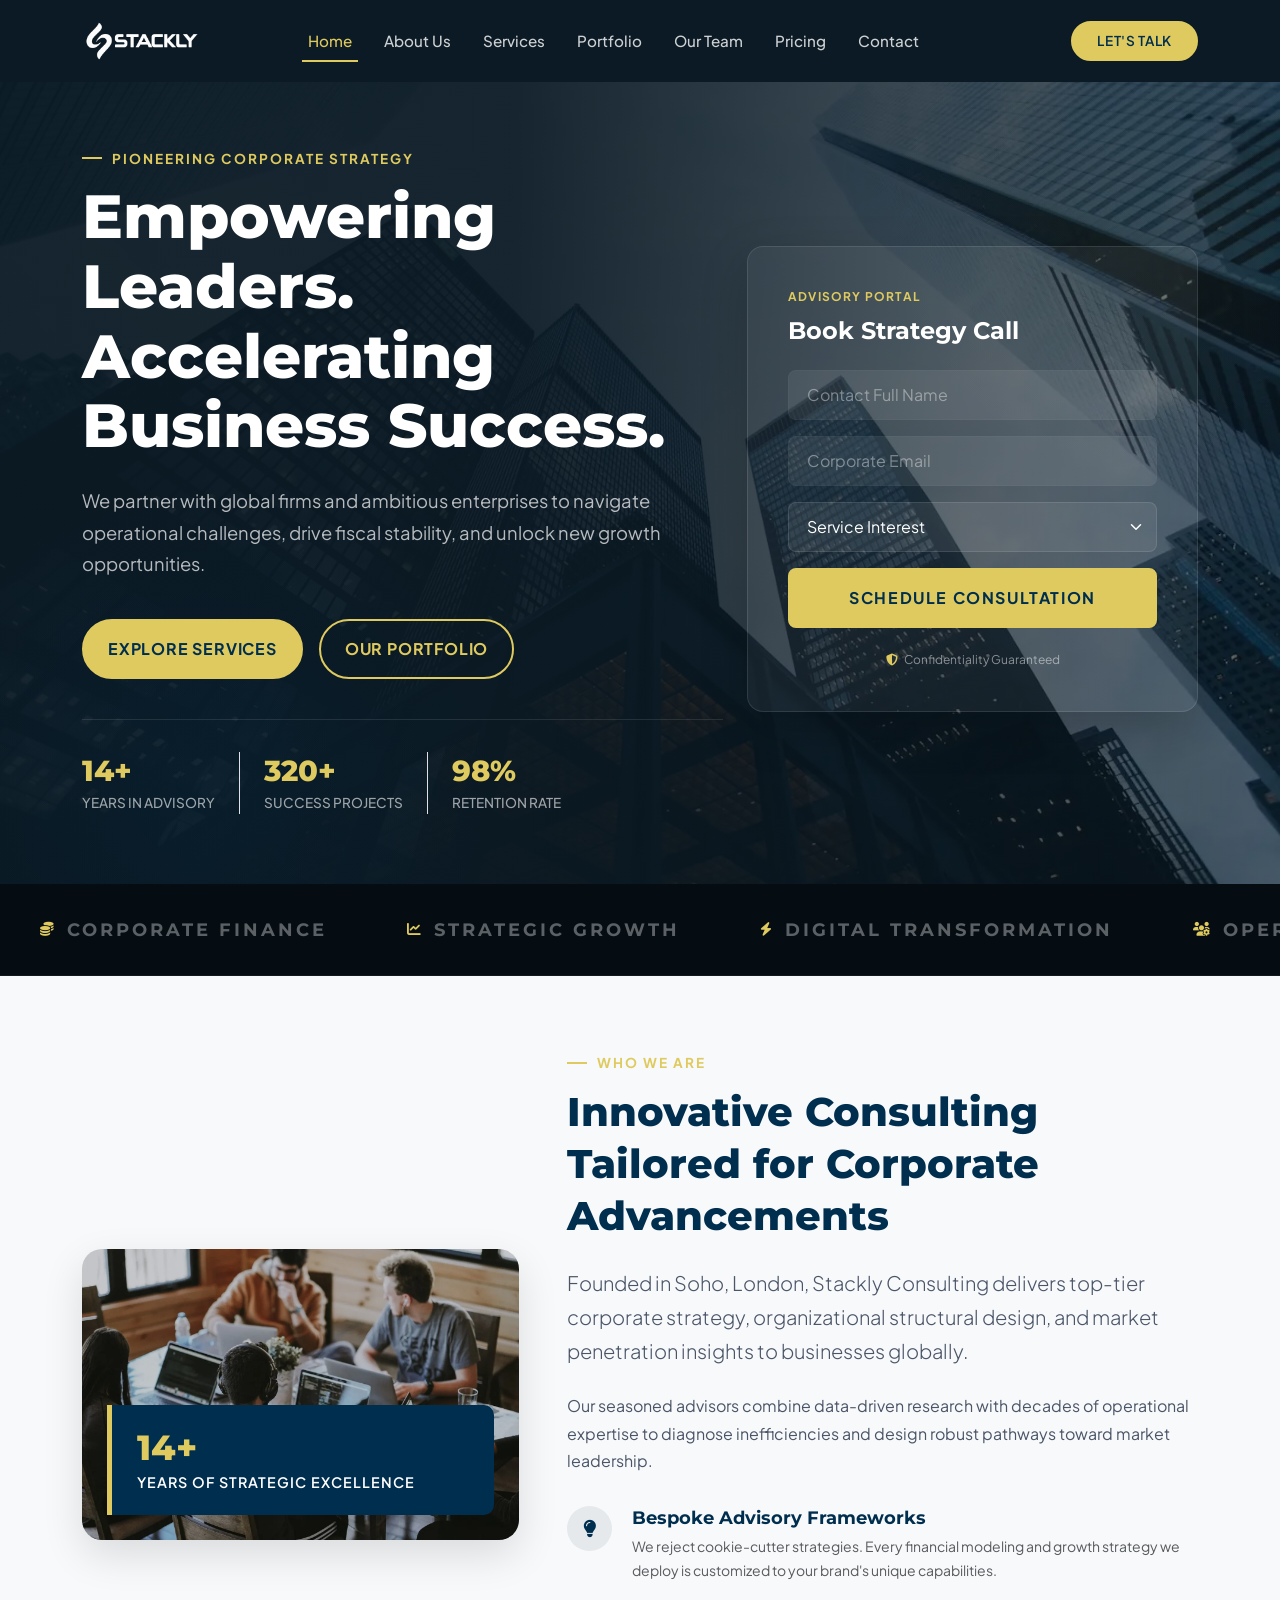
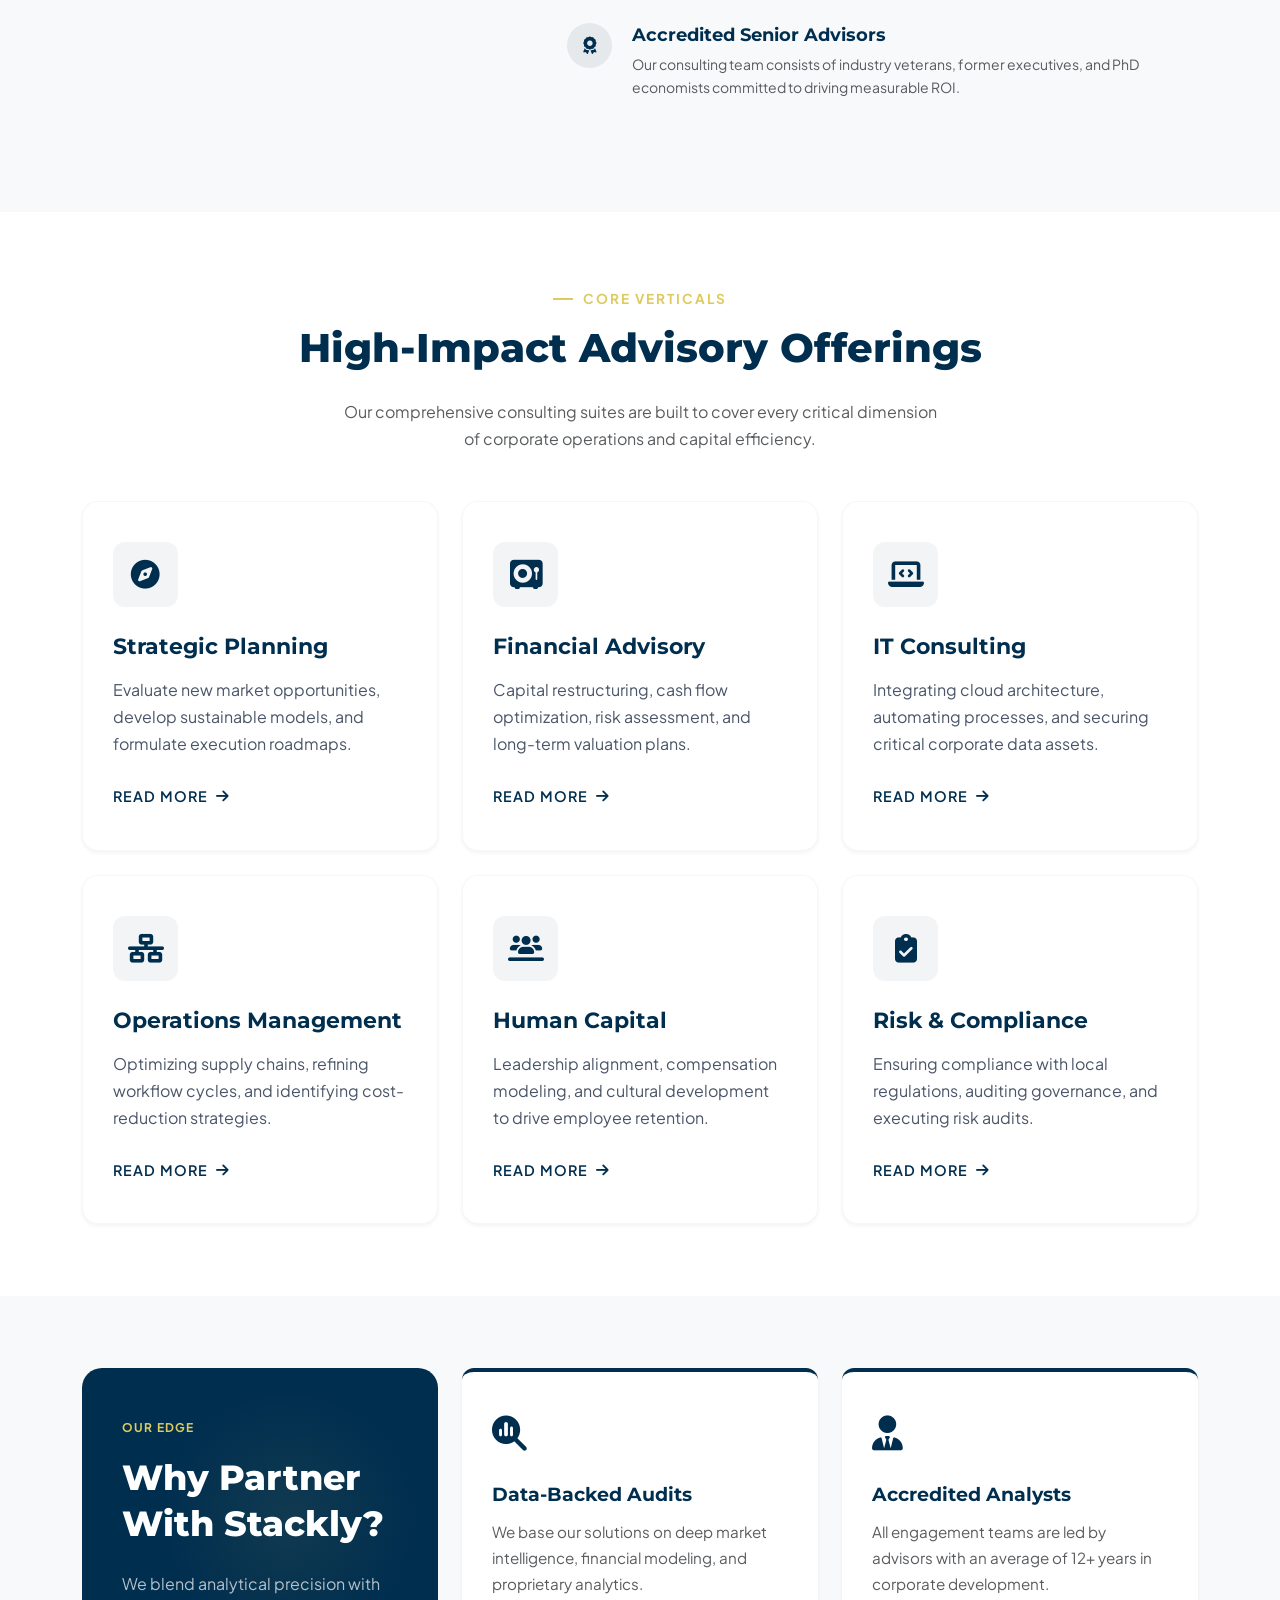
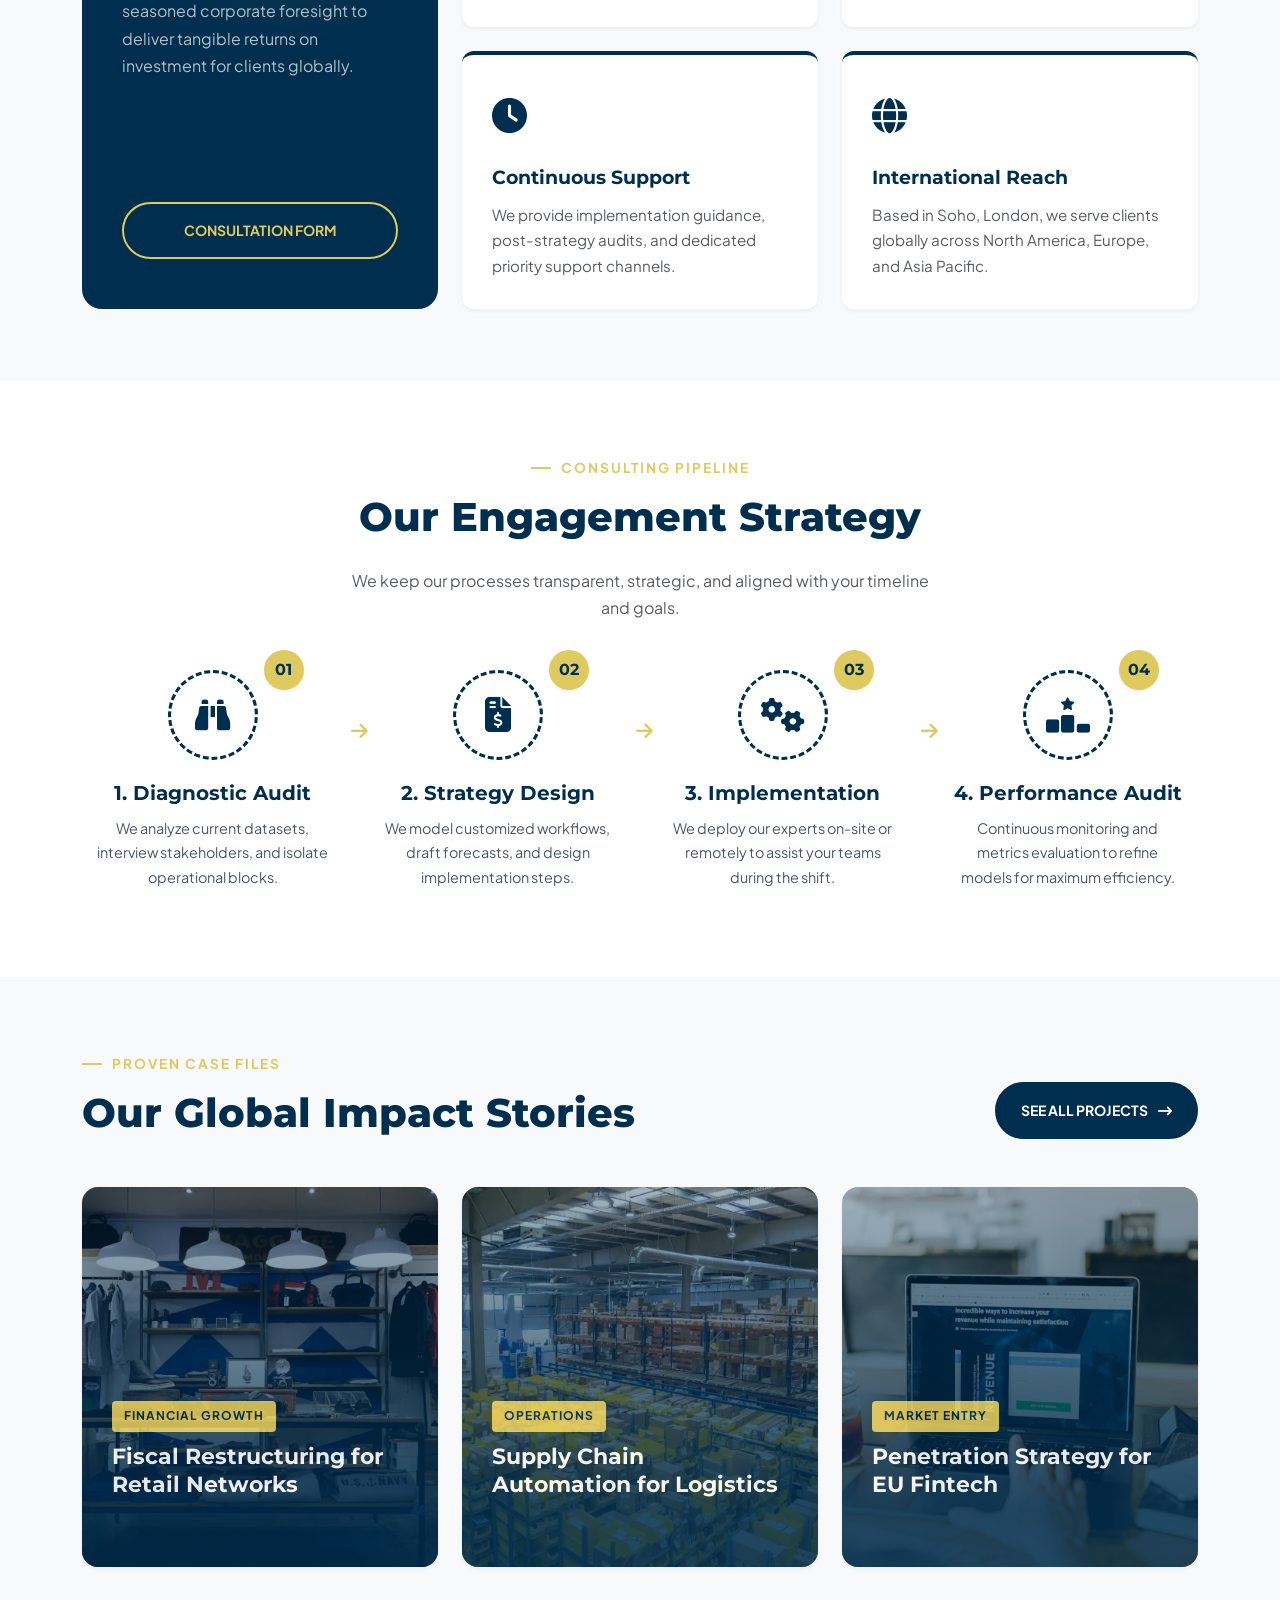
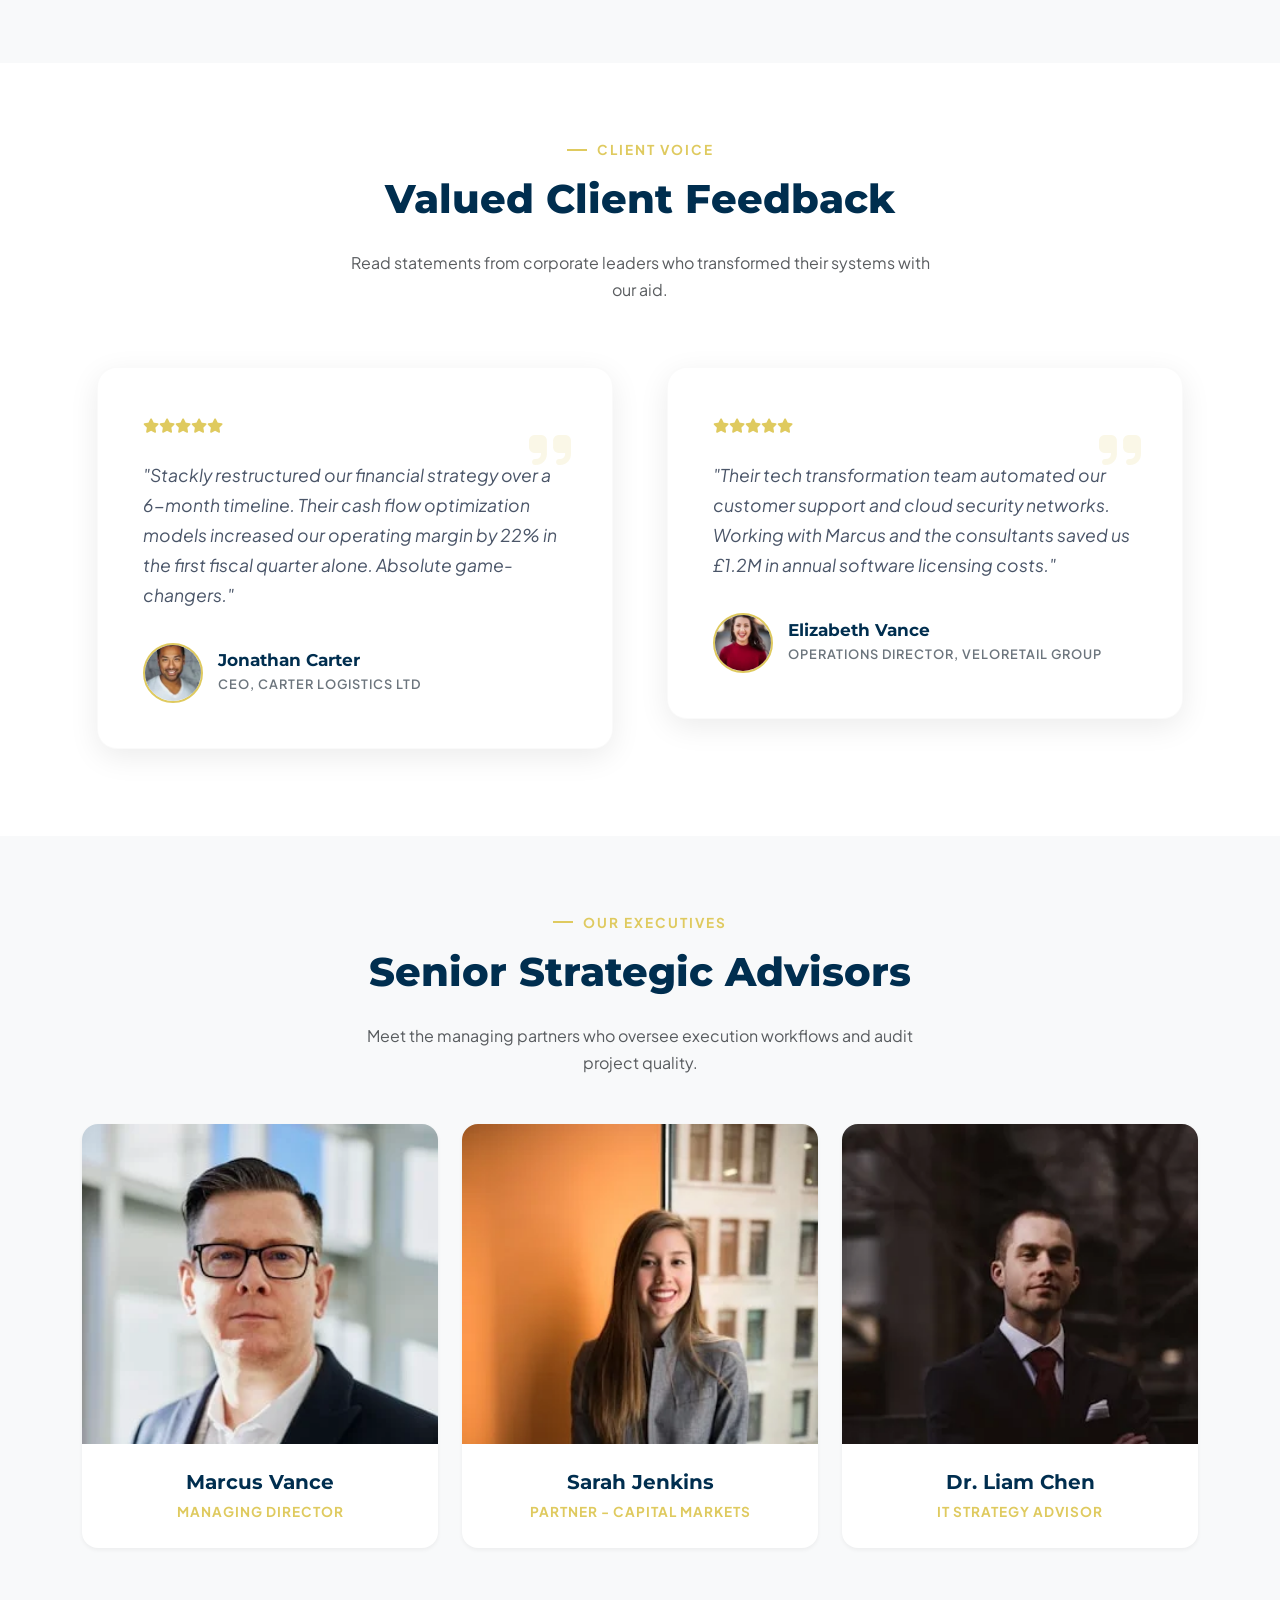
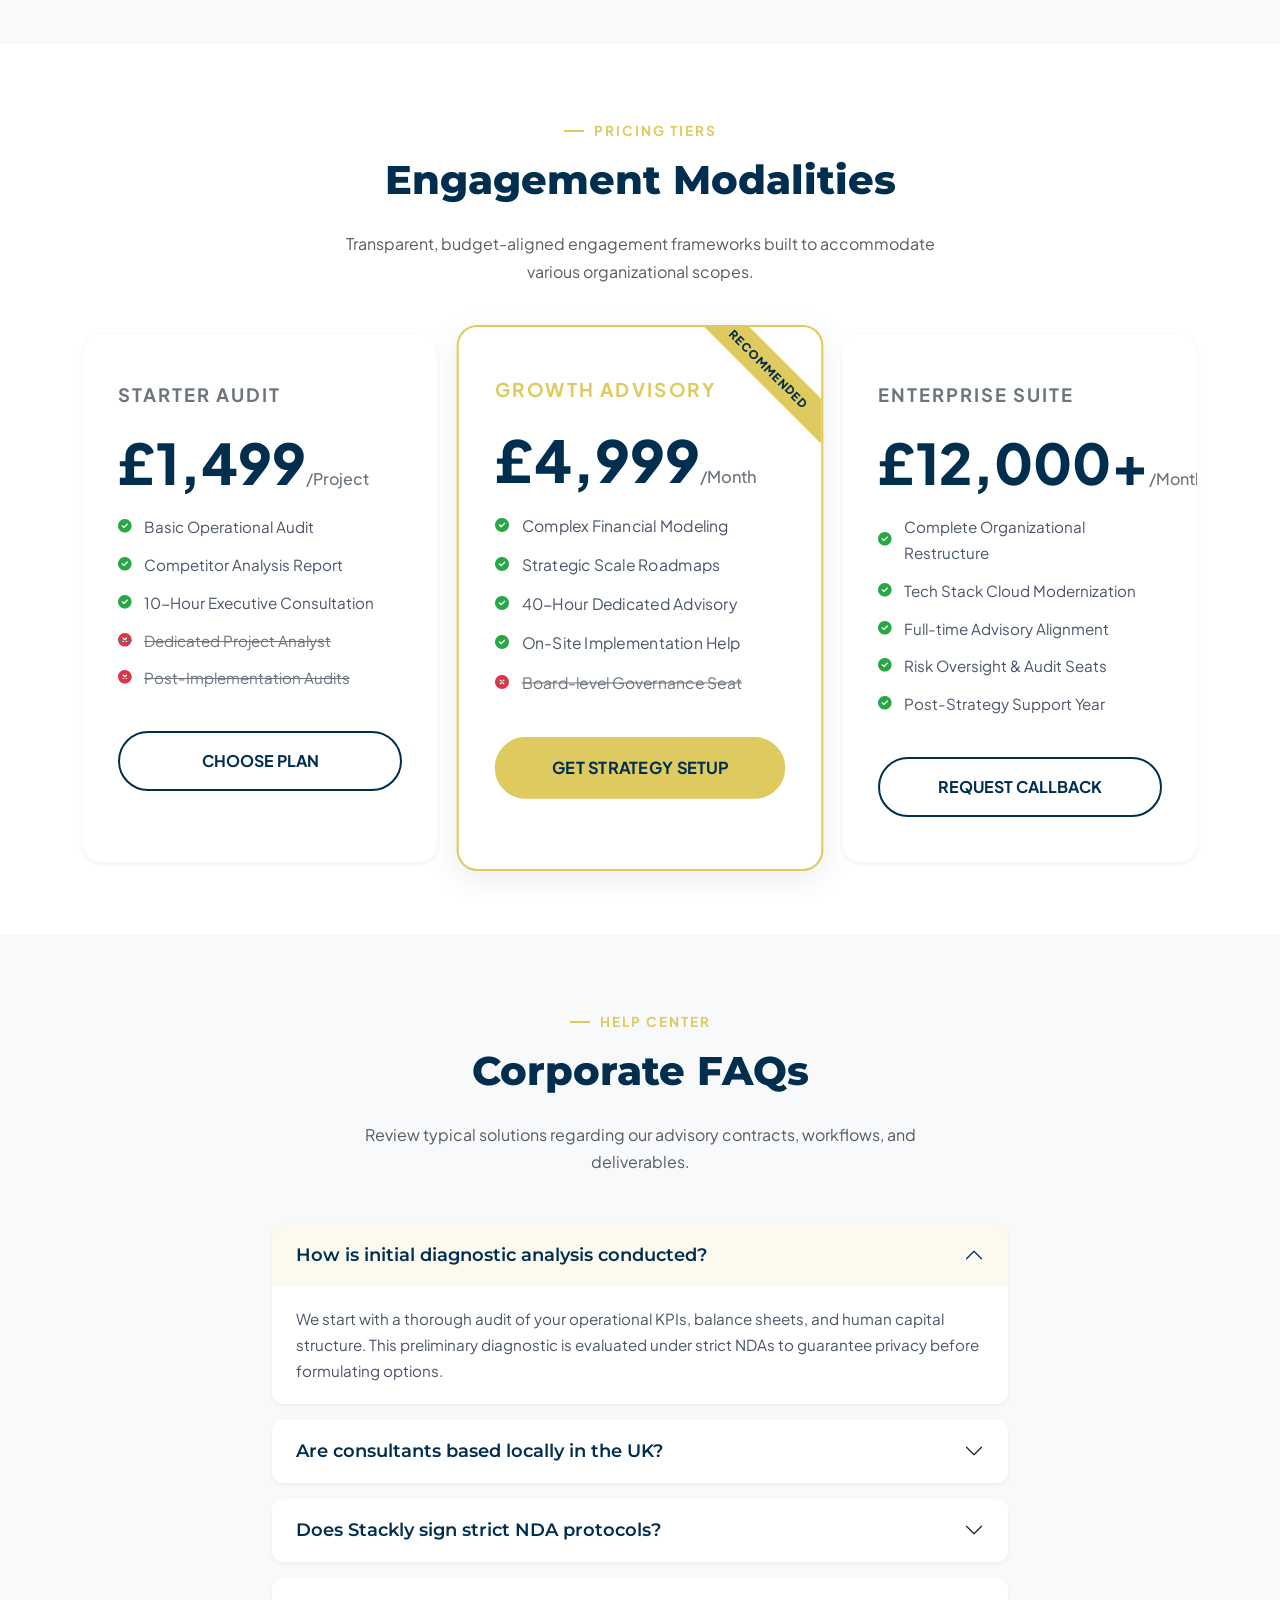
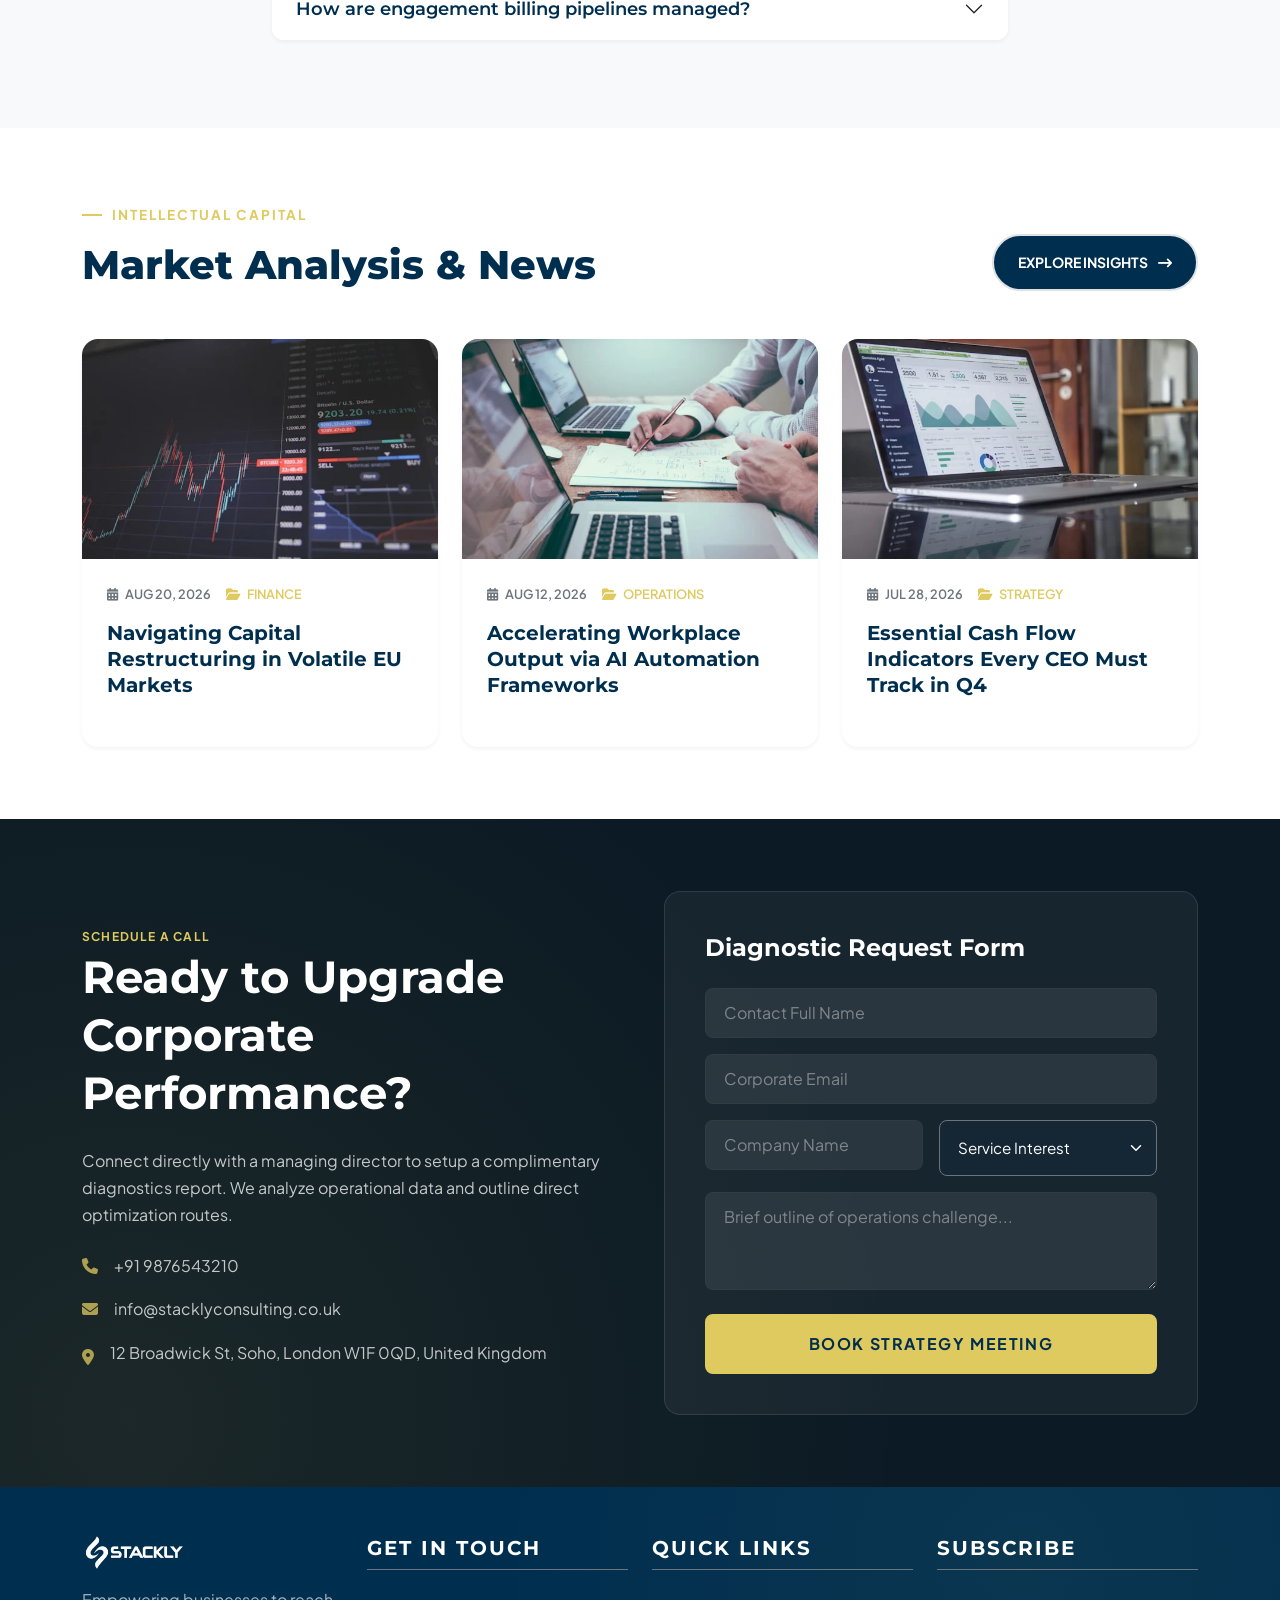
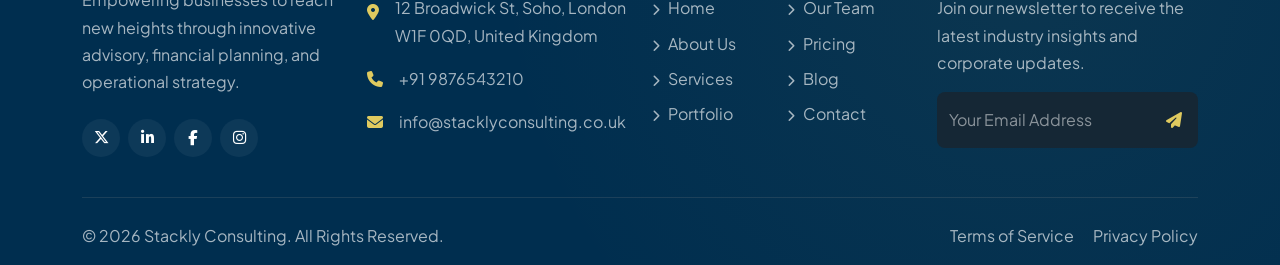
==== commit 555fc0d0: "refactor: form corrections" ====
--- a/index.html
+++ b/index.html
@@ -82,12 +82,14 @@
                 >Advisory Portal</span
               >
               <h4>Book Strategy Call</h4>
-              <form action="#" method="POST">
+              <form action="#" method="POST" data-redirect-404="true">
                 <div class="mb-3">
                   <input
                     type="text"
                     class="form-control rounded-3"
                     placeholder="Contact Full Name"
+                    data-type="fullname"
+                    maxlength="16"
                     required
                   />
                 </div>
@@ -1097,12 +1099,14 @@
           <div class="col-lg-6">
             <div class="cta-form">
               <h4>Diagnostic Request Form</h4>
-              <form action="#" method="POST">
+              <form action="#" method="POST" data-redirect-404="true">
                 <div class="mb-3">
                   <input
                     type="text"
                     class="form-control rounded-3"
                     placeholder="Contact Full Name"
+                    data-type="fullname"
+                    maxlength="16"
                     required
                   />
                 </div>
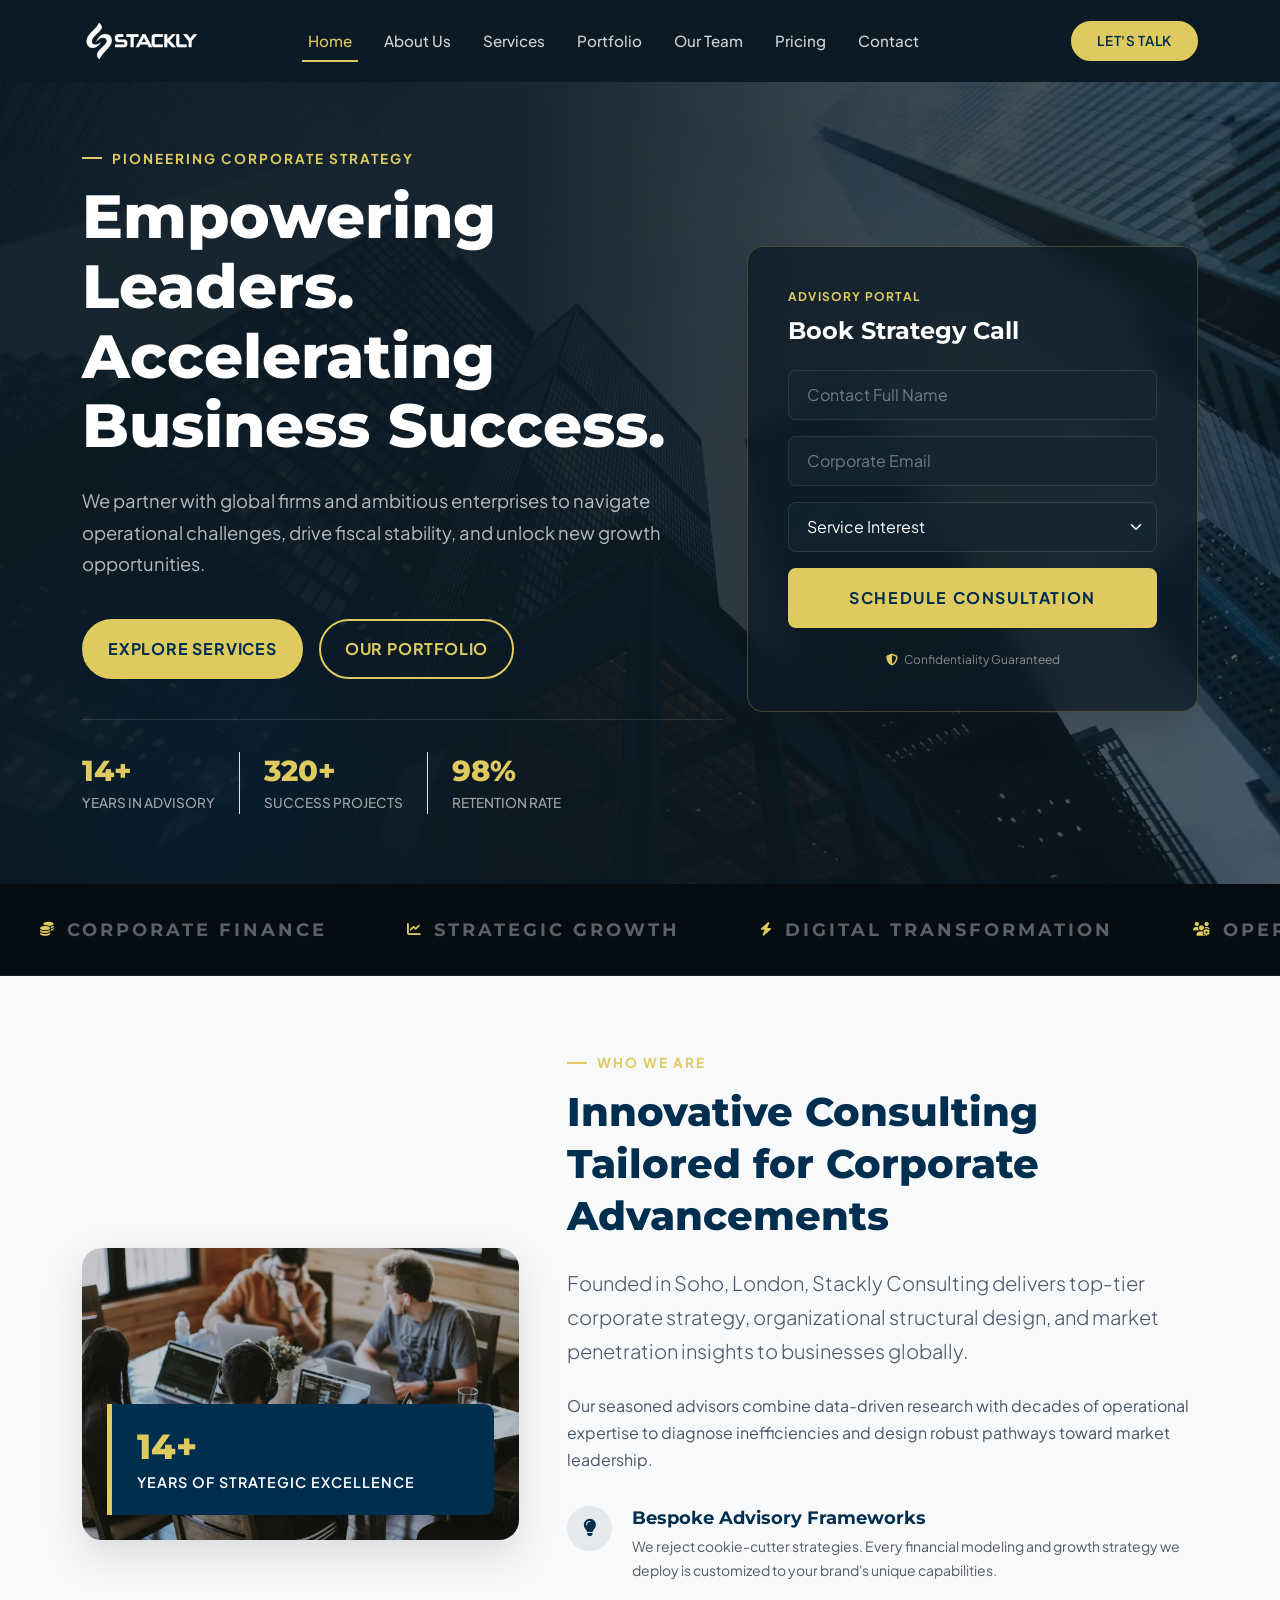
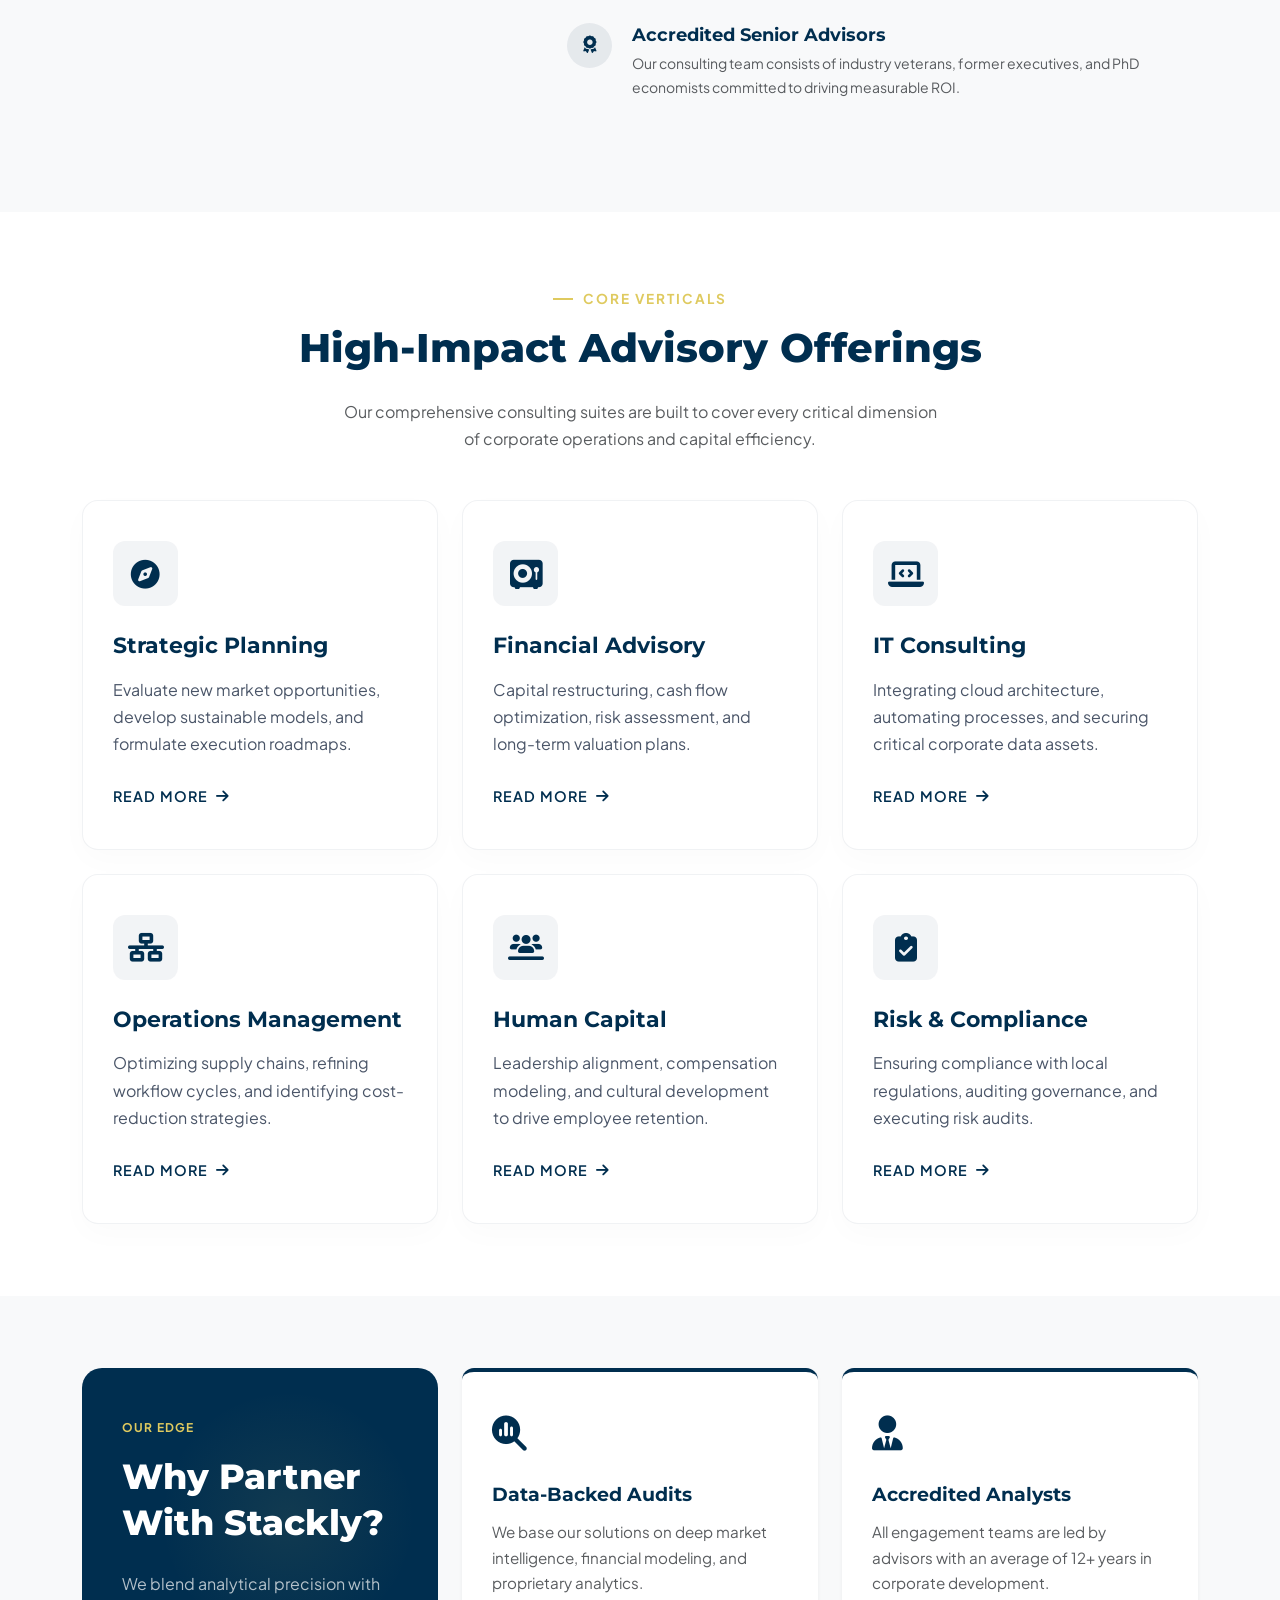
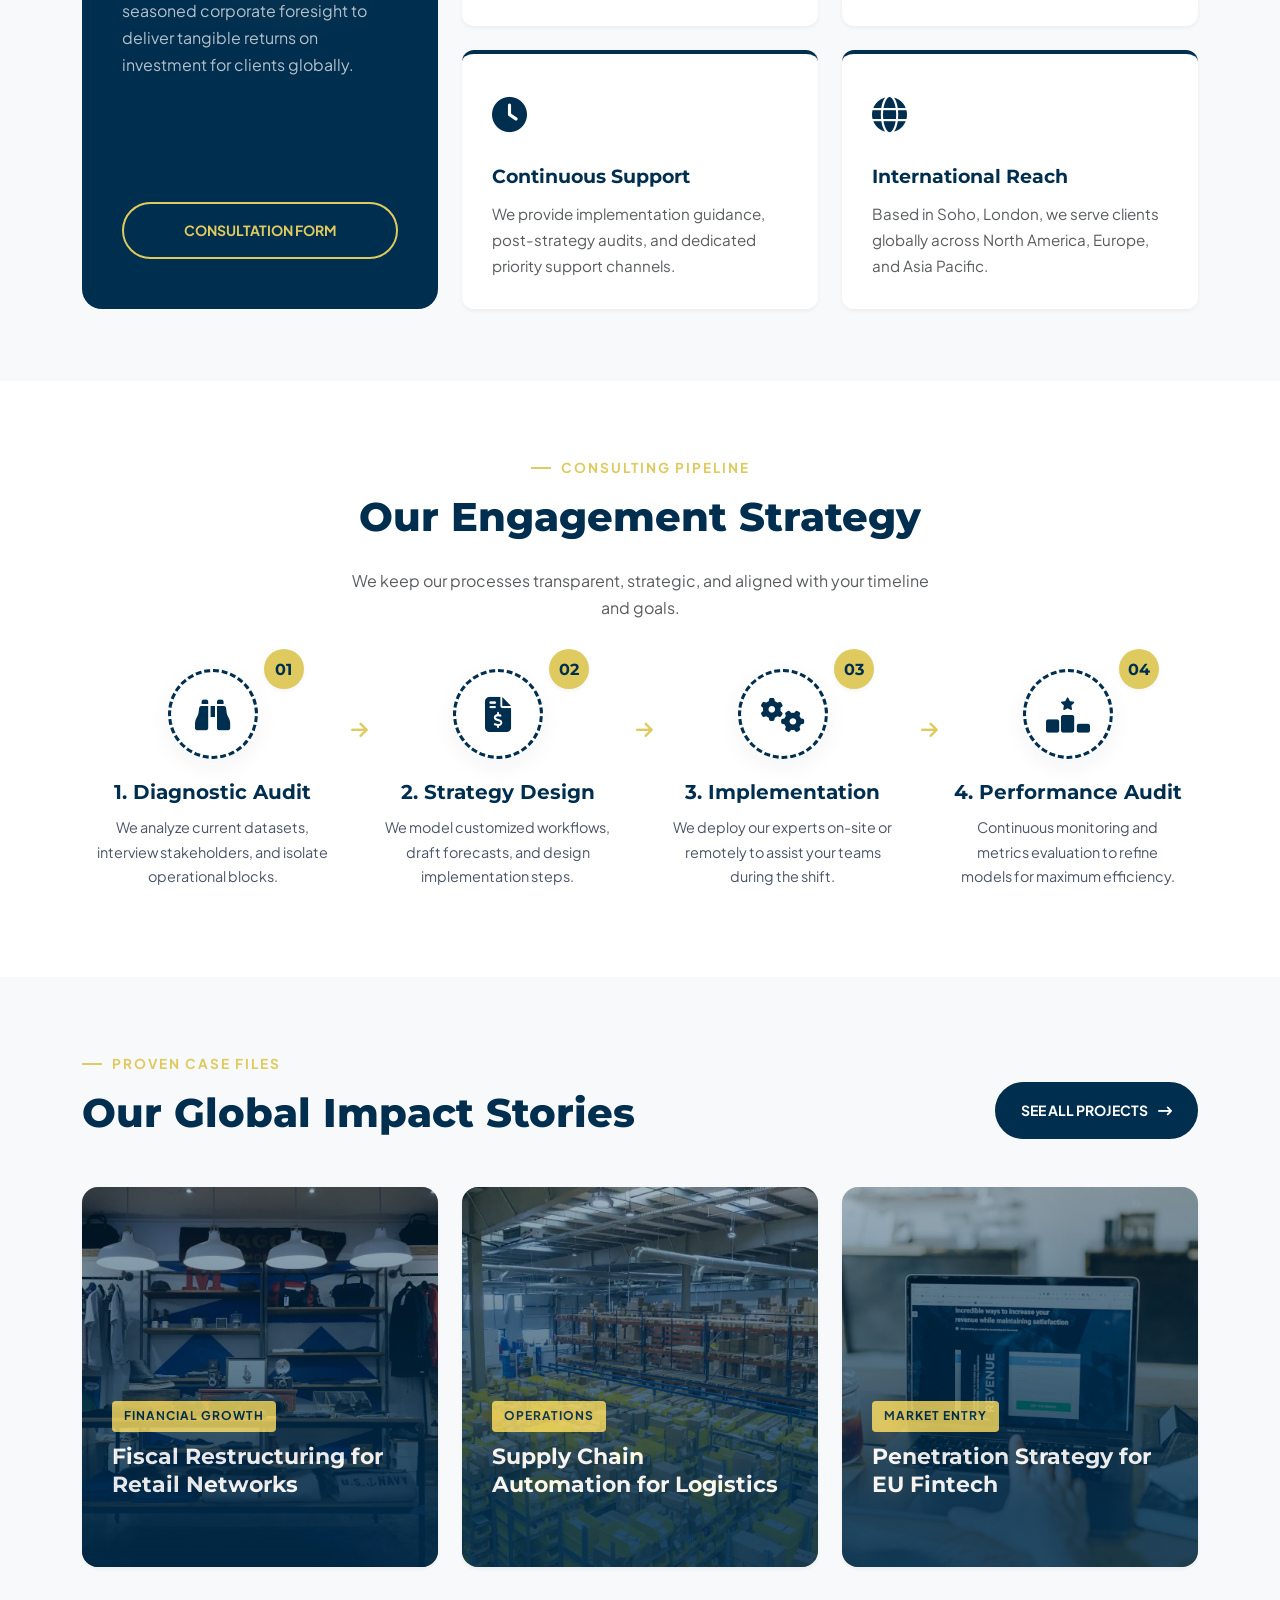
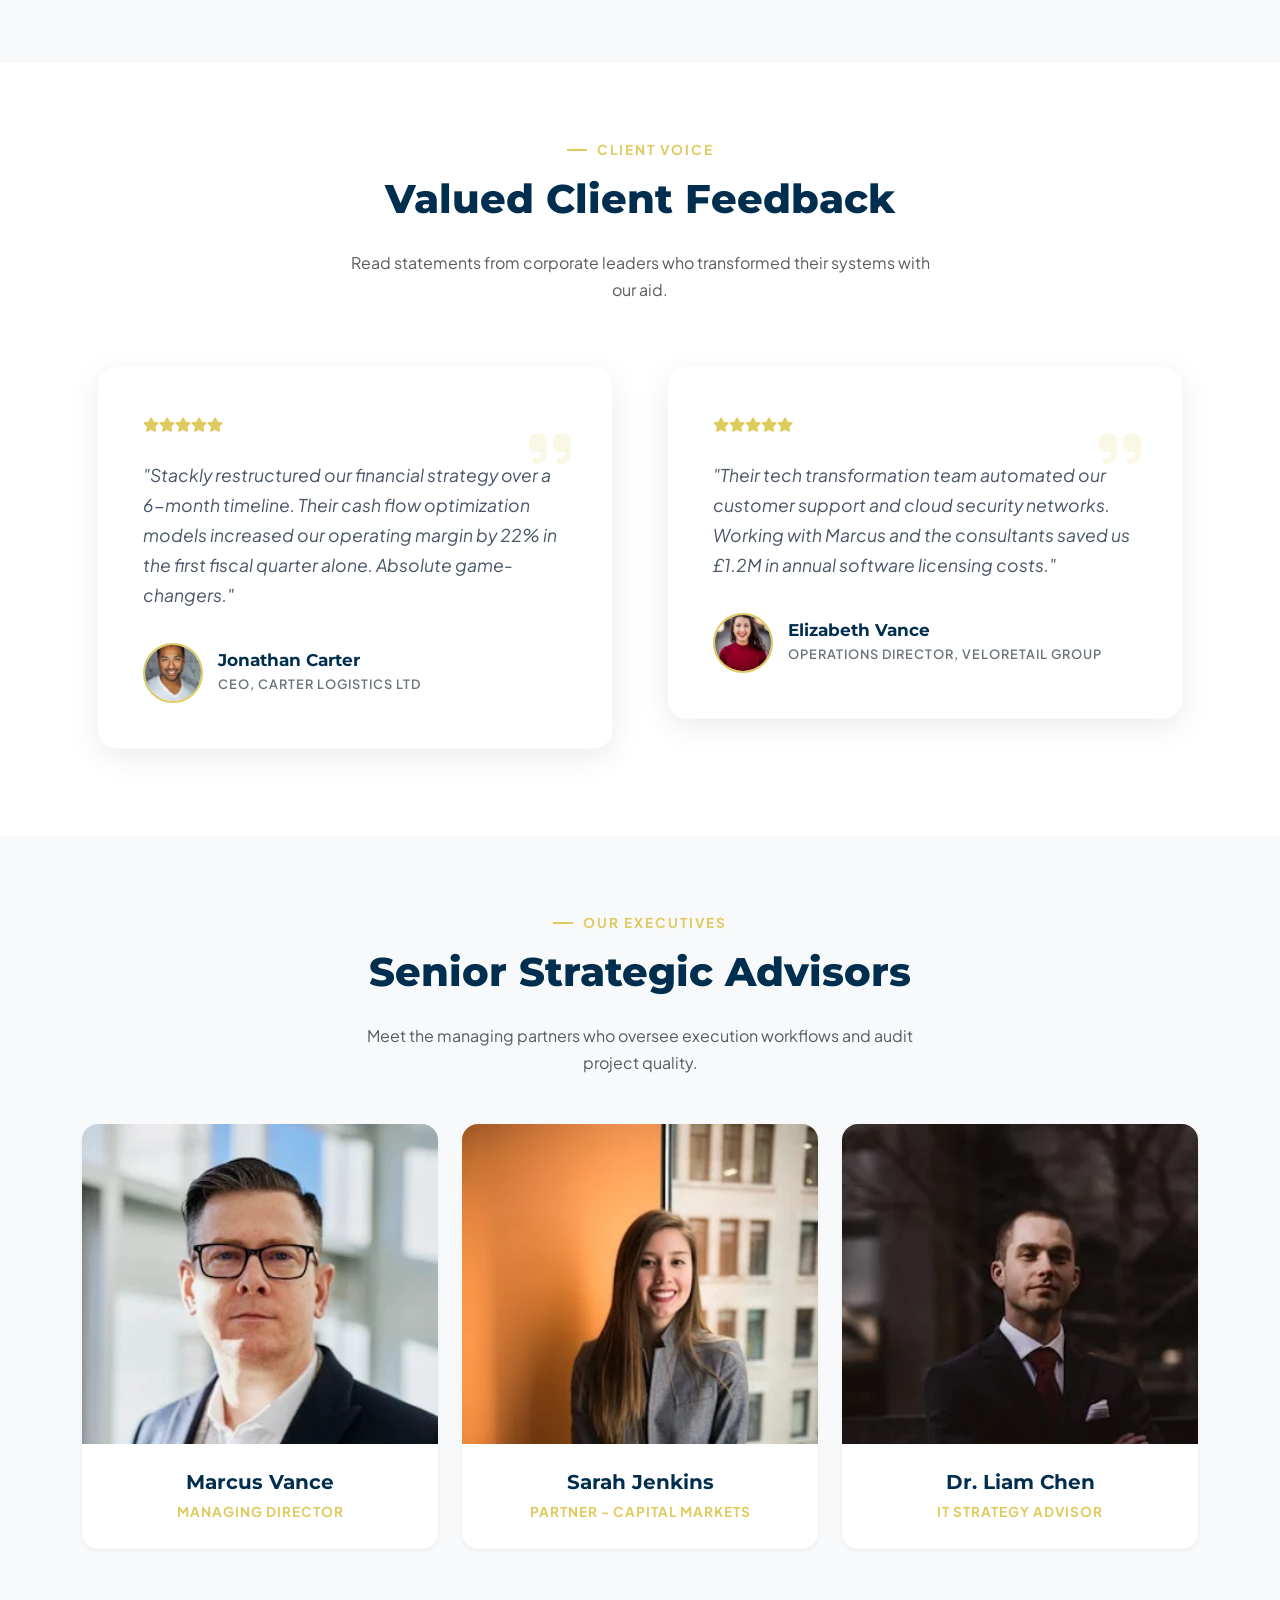
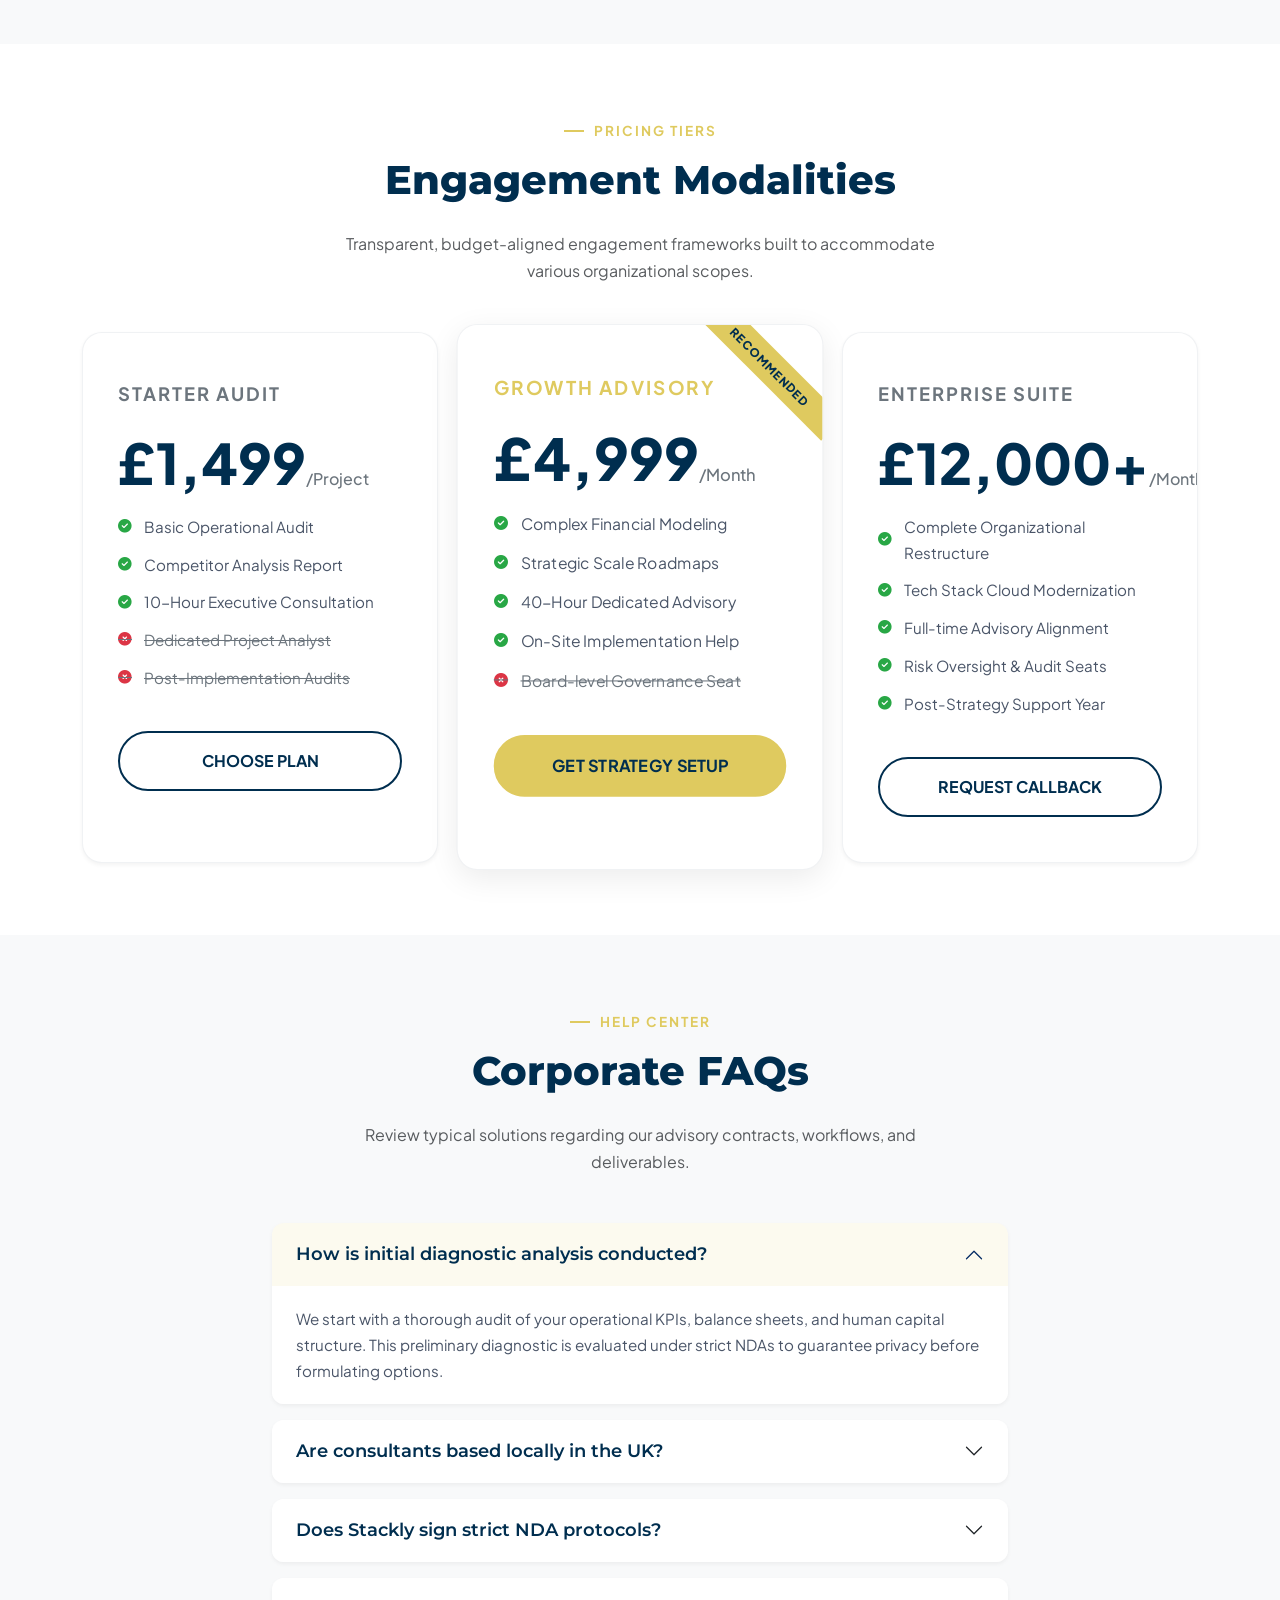
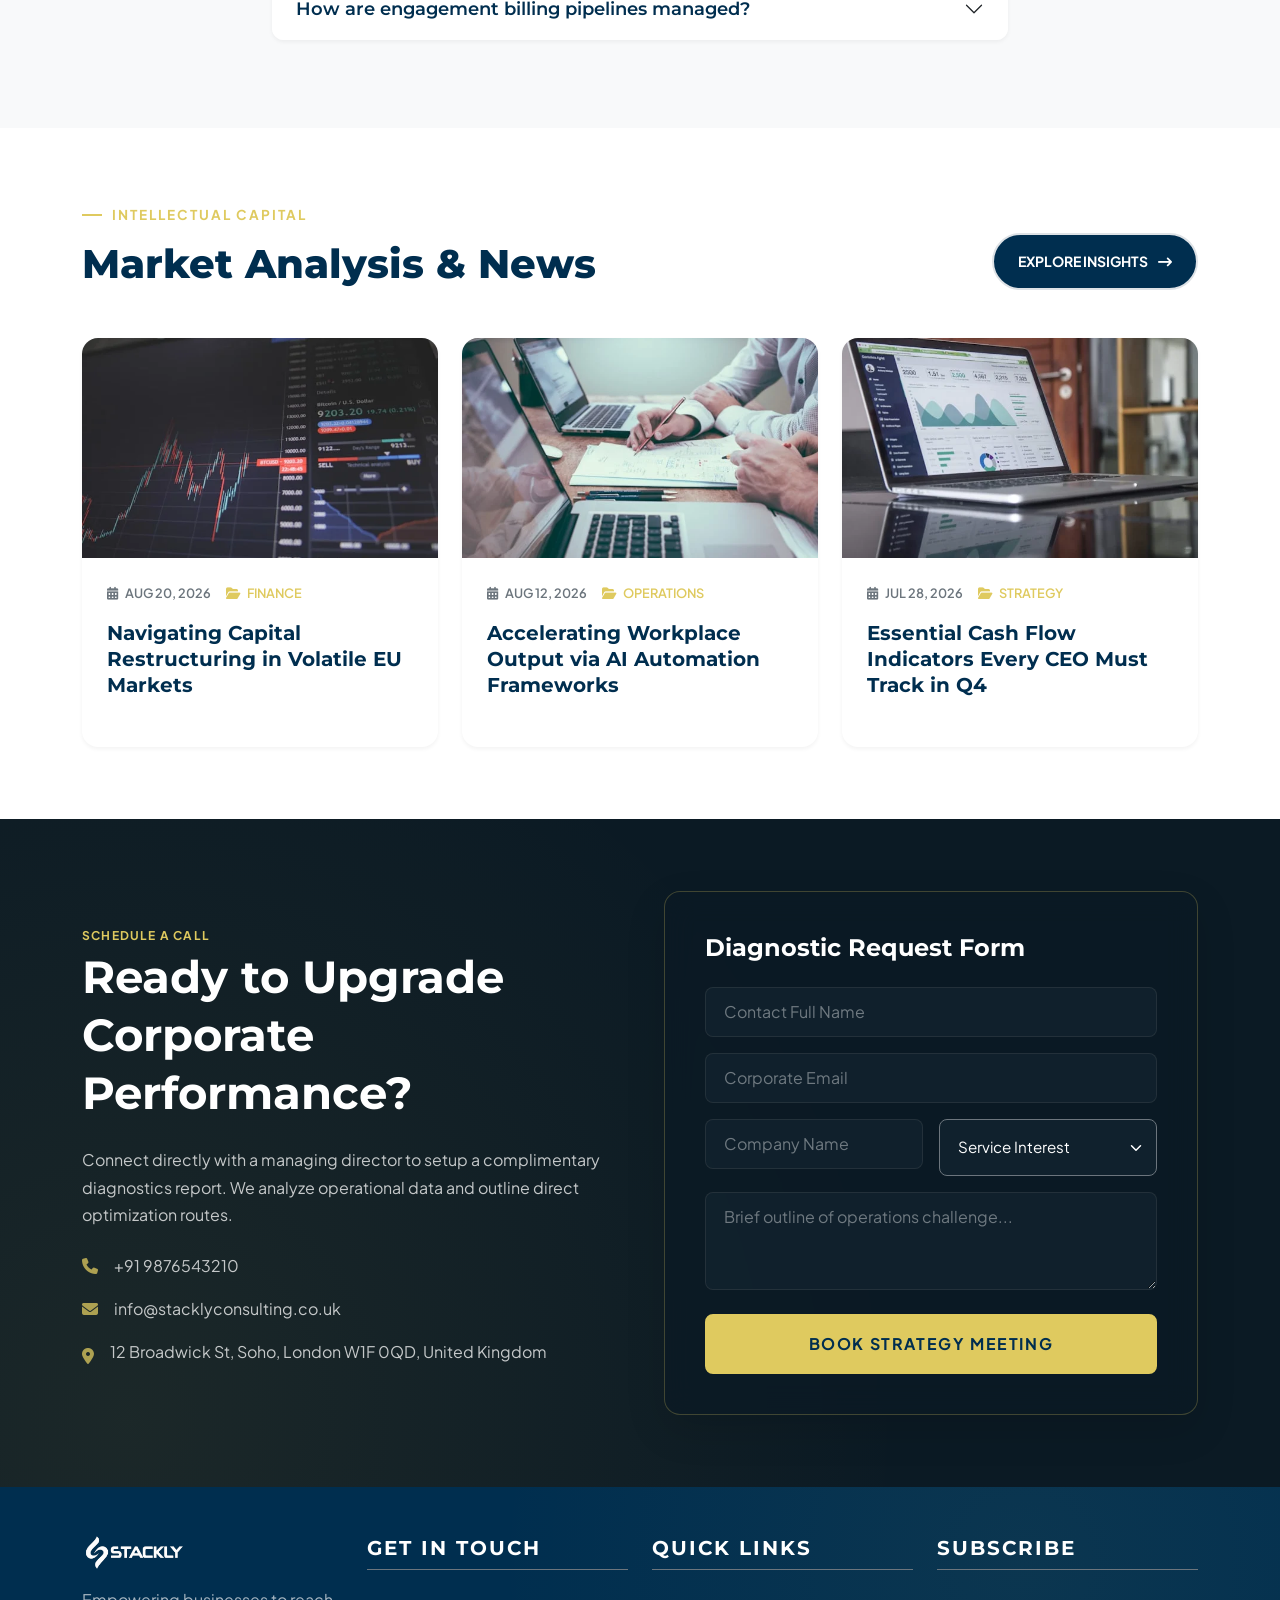
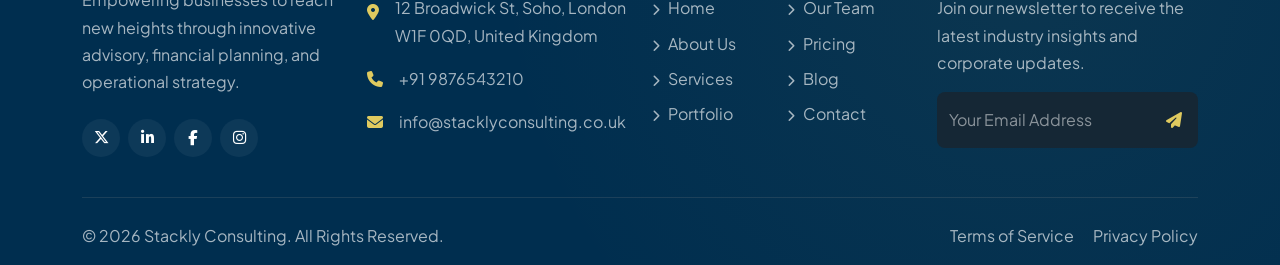
==== commit cc204b7e: "refactor: preloader added" ====
--- a/index.html
+++ b/index.html
@@ -24,6 +24,36 @@
     <link href="assets/css/styles.css" rel="stylesheet" />
   </head>
   <body>
+    <!-- Preloader -->
+    <div id="preloader">
+      <div class="preloader-bg-glow"></div>
+      <div class="preloader-grid"></div>
+      <div class="preloader-inner">
+        <div class="preloader-visual">
+          <div class="preloader-ring outer-ring"></div>
+          <div class="preloader-ring middle-ring"></div>
+          <div class="preloader-ring inner-ring"></div>
+          <div class="preloader-logo-wrap">
+            <img
+              src="assets/images/logoStackly.webp"
+              alt="Stackly Consulting"
+              class="preloader-logo"
+            />
+            <div class="logo-shine"></div>
+          </div>
+        </div>
+        <div class="preloader-progress-container">
+          <div class="preloader-progress-wrap">
+            <div class="preloader-progress-bar"></div>
+          </div>
+          <div class="preloader-status">
+            <span class="preloader-status-text">Initializing Gateway...</span>
+            <span class="preloader-status-percent">0%</span>
+          </div>
+        </div>
+      </div>
+    </div>
+
     <!-- 1. HEADER SECTION (Navbar) -->
     <div id="header-placeholder"></div>
 
@@ -177,7 +207,7 @@
     </section>
 
     <!-- 4. WHO WE ARE (About Us Section) -->
-    <section class="py-5 bg-light-custom">
+    <section class="py-5 bg-light-custom reveal-fade-in">
       <div class="container py-4">
         <div class="row align-items-center g-5">
           <div class="col-lg-5">
@@ -238,7 +268,7 @@
     </section>
 
     <!-- 5. CORE SERVICES SHOWCASE -->
-    <section class="py-5 bg-white">
+    <section class="py-5 bg-white reveal-fade-in">
       <div class="container py-4">
         <div class="text-center mb-5">
           <span class="section-subtitle justify-content-center"
@@ -342,7 +372,7 @@
     </section>
 
     <!-- 6. WHY CHOOSE US -->
-    <section class="py-5 bg-light-custom">
+    <section class="py-5 bg-light-custom reveal-fade-in">
       <div class="container py-4">
         <div class="row align-items-stretch g-4">
           <div class="col-lg-4">
@@ -416,7 +446,7 @@
     </section>
 
     <!-- 7. OUR ENGAGEMENT PROCESS -->
-    <section class="py-5 bg-white">
+    <section class="py-5 bg-white reveal-fade-in">
       <div class="container py-4">
         <div class="text-center mb-5">
           <span class="section-subtitle justify-content-center"
@@ -484,7 +514,7 @@
     </section>
 
     <!-- 8. FEATURED CASE STUDIES (Portfolio) -->
-    <section class="py-5 bg-light-custom">
+    <section class="py-5 bg-light-custom reveal-fade-in">
       <div class="container py-4">
         <div
           class="d-flex flex-wrap justify-content-between align-items-end mb-5"
@@ -555,7 +585,7 @@
     </section>
 
     <!-- 9. CLIENT TESTIMONIALS -->
-    <section class="py-5 bg-white">
+    <section class="py-5 bg-white reveal-fade-in">
       <div class="container py-4">
         <div class="text-center mb-5">
           <span class="section-subtitle justify-content-center"
@@ -628,7 +658,7 @@
     </section>
 
     <!-- 10. EXPERT ADVISORY TEAM -->
-    <section class="py-5 bg-light-custom">
+    <section class="py-5 bg-light-custom reveal-fade-in">
       <div class="container py-4">
         <div class="text-center mb-5">
           <span class="section-subtitle justify-content-center"
@@ -714,7 +744,7 @@
     </section>
 
     <!-- 11. CONSULTATION PRICING PLANS -->
-    <section class="py-5 bg-white">
+    <section class="py-5 bg-white reveal-fade-in">
       <div class="container py-4">
         <div class="text-center mb-5">
           <span class="section-subtitle justify-content-center"
@@ -835,7 +865,7 @@
     </section>
 
     <!-- 12. FREQUENTLY ASKED QUESTIONS -->
-    <section class="py-5 bg-light-custom">
+    <section class="py-5 bg-light-custom reveal-fade-in">
       <div class="container py-4">
         <div class="text-center mb-5">
           <span class="section-subtitle justify-content-center"
@@ -965,7 +995,7 @@
     </section>
 
     <!-- 13. LATEST INSIGHTS & NEWS (Blog) -->
-    <section class="py-5 bg-white">
+    <section class="py-5 bg-white reveal-fade-in">
       <div class="container py-4">
         <div
           class="d-flex flex-wrap justify-content-between align-items-end mb-5"
@@ -1053,7 +1083,7 @@
     </section>
 
     <!-- 14. CTA & STRATEGY BOOKING FORM -->
-    <section class="home-cta-section text-white py-5">
+    <section class="home-cta-section text-white py-5 reveal-fade-in">
       <div class="container py-4">
         <div class="row align-items-center g-5">
           <div class="col-lg-6">
--- a/assets/css/styles.css
+++ b/assets/css/styles.css
@@ -1195,43 +1195,371 @@
   z-index: -1;
 }
 .cta-form {
-  background-color: rgba(255, 255, 255, 0.05);
-  border: 1px solid rgba(255, 255, 255, 0.1);
+  background: rgba(11, 26, 36, 0.75) !important;
+  backdrop-filter: blur(15px);
+  border: 1px solid rgba(223, 202, 95, 0.25) !important;
   border-radius: 16px;
   padding: 40px;
+  box-shadow: var(--box-shadow-lg) !important;
+  transition:
+    transform 0.3s ease,
+    border-color 0.3s ease,
+    box-shadow 0.3s ease;
+}
+.cta-form:hover {
+  border-color: rgba(223, 202, 95, 0.45) !important;
+  box-shadow: 0 20px 40px rgba(223, 202, 95, 0.08) !important;
 }
 .cta-form h4 {
   color: var(--white);
   margin-bottom: 1.5rem;
 }
 .cta-form .form-control {
-  background-color: rgba(255, 255, 255, 0.08);
+  background-color: rgba(21, 39, 53, 0.6) !important;
   border: 1px solid rgba(255, 255, 255, 0.1);
-  color: var(--white);
+  color: var(--white) !important;
   padding: 12px 18px;
+  transition: var(--transition-fast);
 }
 .cta-form .form-control::placeholder {
   color: rgba(255, 255, 255, 0.4);
 }
 .cta-form .form-control:focus {
-  box-shadow: none;
-  border-color: var(--secondary-color);
-  background-color: rgba(255, 255, 255, 0.12);
+  box-shadow: 0 0 10px rgba(223, 202, 95, 0.15) !important;
+  border-color: var(--secondary-color) !important;
+  background-color: rgba(21, 39, 53, 0.8) !important;
 }
 
 .cta-form .form-select {
-  background-color: rgba(255, 255, 255, 0.08);
+  background-color: rgba(21, 39, 53, 0.6) !important;
   border: 1px solid rgba(255, 255, 255, 0.1);
-  color: var(--white);
+  color: var(--white) !important;
   padding: 12px 18px;
   background-image: url("data:image/svg+xml,%3csvg xmlns='http://www.w3.org/2000/svg' viewBox='0 0 16 16'%3e%3cpath fill='none' stroke='%23ffffff' stroke-linecap='round' stroke-linejoin='round' stroke-width='2' d='m2 5 6 6 6-6'/%3e%3c/svg%3e");
+  transition: var(--transition-fast);
 }
 .cta-form .form-select:focus {
-  box-shadow: none;
-  border-color: var(--secondary-color);
-  background-color: rgba(255, 255, 255, 0.12);
+  box-shadow: 0 0 10px rgba(223, 202, 95, 0.15) !important;
+  border-color: var(--secondary-color) !important;
+  background-color: rgba(21, 39, 53, 0.8) !important;
 }
 .cta-form .form-select option {
   background-color: var(--dark-bg);
   color: var(--white);
 }
+
+/* ==========================================================================
+   Premium Refinement Additions (Elegance & Preloader)
+   ========================================================================== */
+
+/* Preloader Styles */
+#preloader {
+  position: fixed;
+  top: 0;
+  left: 0;
+  width: 100%;
+  height: 100%;
+  background: radial-gradient(circle at center, #0b1a24 0%, #03080c 100%);
+  z-index: 999999;
+  display: flex;
+  justify-content: center;
+  align-items: center;
+  transition:
+    opacity 0.6s cubic-bezier(0.25, 0.8, 0.25, 1),
+    visibility 0.6s;
+  overflow: hidden;
+}
+
+#preloader.fade-out {
+  opacity: 0;
+  visibility: hidden;
+}
+
+.preloader-bg-glow {
+  position: absolute;
+  width: 600px;
+  height: 600px;
+  background: radial-gradient(
+    circle,
+    rgba(223, 202, 95, 0.08) 0%,
+    rgba(0, 46, 79, 0.15) 50%,
+    transparent 100%
+  );
+  z-index: 1;
+  pointer-events: none;
+  animation: slowPulse 4s infinite ease-in-out;
+}
+
+.preloader-grid {
+  position: absolute;
+  top: 0;
+  left: 0;
+  width: 100%;
+  height: 100%;
+  background-image:
+    linear-gradient(rgba(223, 202, 95, 0.025) 1px, transparent 1px),
+    linear-gradient(90deg, rgba(223, 202, 95, 0.025) 1px, transparent 1px);
+  background-size: 50px 50px;
+  z-index: 1;
+  pointer-events: none;
+}
+
+.preloader-inner {
+  text-align: center;
+  width: 90%;
+  max-width: 350px;
+  position: relative;
+  z-index: 10;
+}
+
+.preloader-visual {
+  position: relative;
+  width: 200px;
+  height: 200px;
+  margin: 0 auto 35px auto;
+  display: flex;
+  justify-content: center;
+  align-items: center;
+  z-index: 2;
+}
+
+.preloader-ring {
+  position: absolute;
+  border-radius: 50%;
+  border: 1.5px solid transparent;
+}
+
+.outer-ring {
+  width: 190px;
+  height: 190px;
+  border-top: 1px dashed rgba(223, 202, 95, 0.45);
+  border-bottom: 1px dashed rgba(223, 202, 95, 0.45);
+  animation: rotateCW 15s linear infinite;
+}
+
+.middle-ring {
+  width: 160px;
+  height: 160px;
+  border-left: 1.5px solid rgba(255, 255, 255, 0.15);
+  border-right: 1.5px solid rgba(223, 202, 95, 0.35);
+  animation: rotateCCW 8s linear infinite;
+}
+
+.inner-ring {
+  width: 130px;
+  height: 130px;
+  border-top: 2px solid rgba(223, 202, 95, 0.65);
+  border-left: 2px solid transparent;
+  animation: rotateCW 3s cubic-bezier(0.4, 0, 0.2, 1) infinite;
+}
+
+.preloader-logo-wrap {
+  position: relative;
+  z-index: 5;
+  width: 95px;
+  height: 95px;
+  display: flex;
+  justify-content: center;
+  align-items: center;
+  border-radius: 50%;
+  background: rgba(11, 26, 36, 0.85);
+  box-shadow: 0 0 25px rgba(0, 46, 79, 0.4);
+  border: 1.5px solid rgba(223, 202, 95, 0.2);
+  overflow: hidden;
+}
+
+.preloader-logo {
+  max-width: 55px;
+  height: auto;
+  filter: drop-shadow(0 0 10px rgba(223, 202, 95, 0.25));
+}
+
+.logo-shine {
+  position: absolute;
+  top: 0;
+  left: -100%;
+  width: 50%;
+  height: 100%;
+  background: linear-gradient(
+    90deg,
+    transparent,
+    rgba(223, 202, 95, 0.4),
+    transparent
+  );
+  transform: skewX(-25deg);
+  animation: shineSweep 3s infinite ease-in-out;
+}
+
+.preloader-progress-container {
+  width: 100%;
+  max-width: 320px;
+  margin: 0 auto;
+  position: relative;
+}
+
+.preloader-progress-wrap {
+  width: 100%;
+  height: 4px;
+  background-color: rgba(255, 255, 255, 0.06);
+  border-radius: 6px;
+  overflow: hidden;
+  margin-bottom: 15px;
+  position: relative;
+  border: 1px solid rgba(255, 255, 255, 0.02);
+}
+
+.preloader-progress-bar {
+  height: 100%;
+  width: 0;
+  background: linear-gradient(90deg, #dfca5f 0%, #fbe987 50%, #dfca5f 100%);
+  border-radius: 6px;
+  box-shadow: 0 0 12px rgba(223, 202, 95, 0.7);
+  transition: width 2s cubic-bezier(0.1, 0.8, 0.1, 1);
+}
+
+.preloader-status {
+  display: flex;
+  justify-content: space-between;
+  align-items: center;
+  color: rgba(255, 255, 255, 0.45);
+  font-family: "Montserrat", sans-serif;
+  font-size: 0.72rem;
+  letter-spacing: 2px;
+  font-weight: 600;
+  text-transform: uppercase;
+}
+
+.preloader-status-text {
+  text-align: left;
+  transition: opacity 0.2s ease;
+}
+
+.preloader-status-percent {
+  color: var(--secondary-color);
+}
+
+@keyframes preloaderFadeInUp {
+  to {
+    opacity: 1;
+    transform: translateY(0);
+  }
+}
+
+@keyframes slowPulse {
+  0%,
+  100% {
+    transform: scale(1);
+    opacity: 0.8;
+  }
+  50% {
+    transform: scale(1.15);
+    opacity: 1;
+  }
+}
+
+@keyframes rotateCW {
+  from {
+    transform: rotate(0deg);
+  }
+  to {
+    transform: rotate(360deg);
+  }
+}
+
+@keyframes rotateCCW {
+  from {
+    transform: rotate(0deg);
+  }
+  to {
+    transform: rotate(-360deg);
+  }
+}
+
+@keyframes shineSweep {
+  0% {
+    left: -100%;
+  }
+  45%,
+  100% {
+    left: 150%;
+  }
+}
+
+/* Glassmorphism Navbar (Scrolled) */
+.navbar.navbar-scrolled {
+  background-color: rgba(5, 13, 19, 0.85) !important;
+  backdrop-filter: blur(12px) !important;
+  border-bottom: 1px solid rgba(223, 202, 95, 0.15) !important;
+}
+
+/* Scroll Reveal Effects */
+.reveal-fade-in {
+  opacity: 0;
+  transform: translateY(40px);
+  transition:
+    opacity 1.2s cubic-bezier(0.215, 0.61, 0.355, 1),
+    transform 1.2s cubic-bezier(0.215, 0.61, 0.355, 1);
+  will-change: transform, opacity;
+}
+.reveal-fade-in.revealed {
+  opacity: 1;
+  transform: translateY(0);
+}
+
+/* Cards Hover Animation Polish */
+.service-card {
+  border: 1px solid rgba(0, 46, 79, 0.06) !important;
+  box-shadow: 0 10px 30px rgba(0, 0, 0, 0.02) !important;
+  transition: var(--transition-medium) !important;
+}
+.service-card:hover {
+  border-color: rgba(223, 202, 95, 0.3) !important;
+  box-shadow: 0 15px 35px rgba(0, 46, 79, 0.12) !important;
+}
+
+.choose-card {
+  transition: var(--transition-medium) !important;
+}
+.choose-card:hover {
+  transform: translateY(-5px) !important;
+  border-top-color: var(--secondary-color) !important;
+  box-shadow: 0 12px 30px rgba(0, 46, 79, 0.08) !important;
+}
+
+.process-step .icon-wrapper {
+  box-shadow: 0 8px 25px rgba(0, 46, 79, 0.05) !important;
+  transition: var(--transition-medium) !important;
+}
+.process-step:hover .icon-wrapper {
+  box-shadow: 0 15px 30px rgba(223, 202, 95, 0.25) !important;
+}
+
+.pricing-card {
+  transition: var(--transition-medium) !important;
+  border: 1px solid rgba(0, 46, 79, 0.06) !important;
+}
+.pricing-card:hover {
+  transform: translateY(-8px) !important;
+  box-shadow: var(--box-shadow-lg) !important;
+  border-color: rgba(223, 202, 95, 0.3) !important;
+}
+.pricing-card.featured:hover {
+  border-color: var(--secondary-color) !important;
+}
+
+.testimonial-card {
+  transition: var(--transition-medium) !important;
+  border: 1px solid rgba(0, 0, 0, 0.02) !important;
+}
+.testimonial-card:hover {
+  transform: translateY(-5px) !important;
+  box-shadow: var(--box-shadow-md) !important;
+  border-color: rgba(223, 202, 95, 0.2) !important;
+}
+
+.blog-card {
+  transition: var(--transition-medium) !important;
+}
+.blog-card:hover {
+  box-shadow: 0 20px 40px rgba(0, 46, 79, 0.1) !important;
+}
